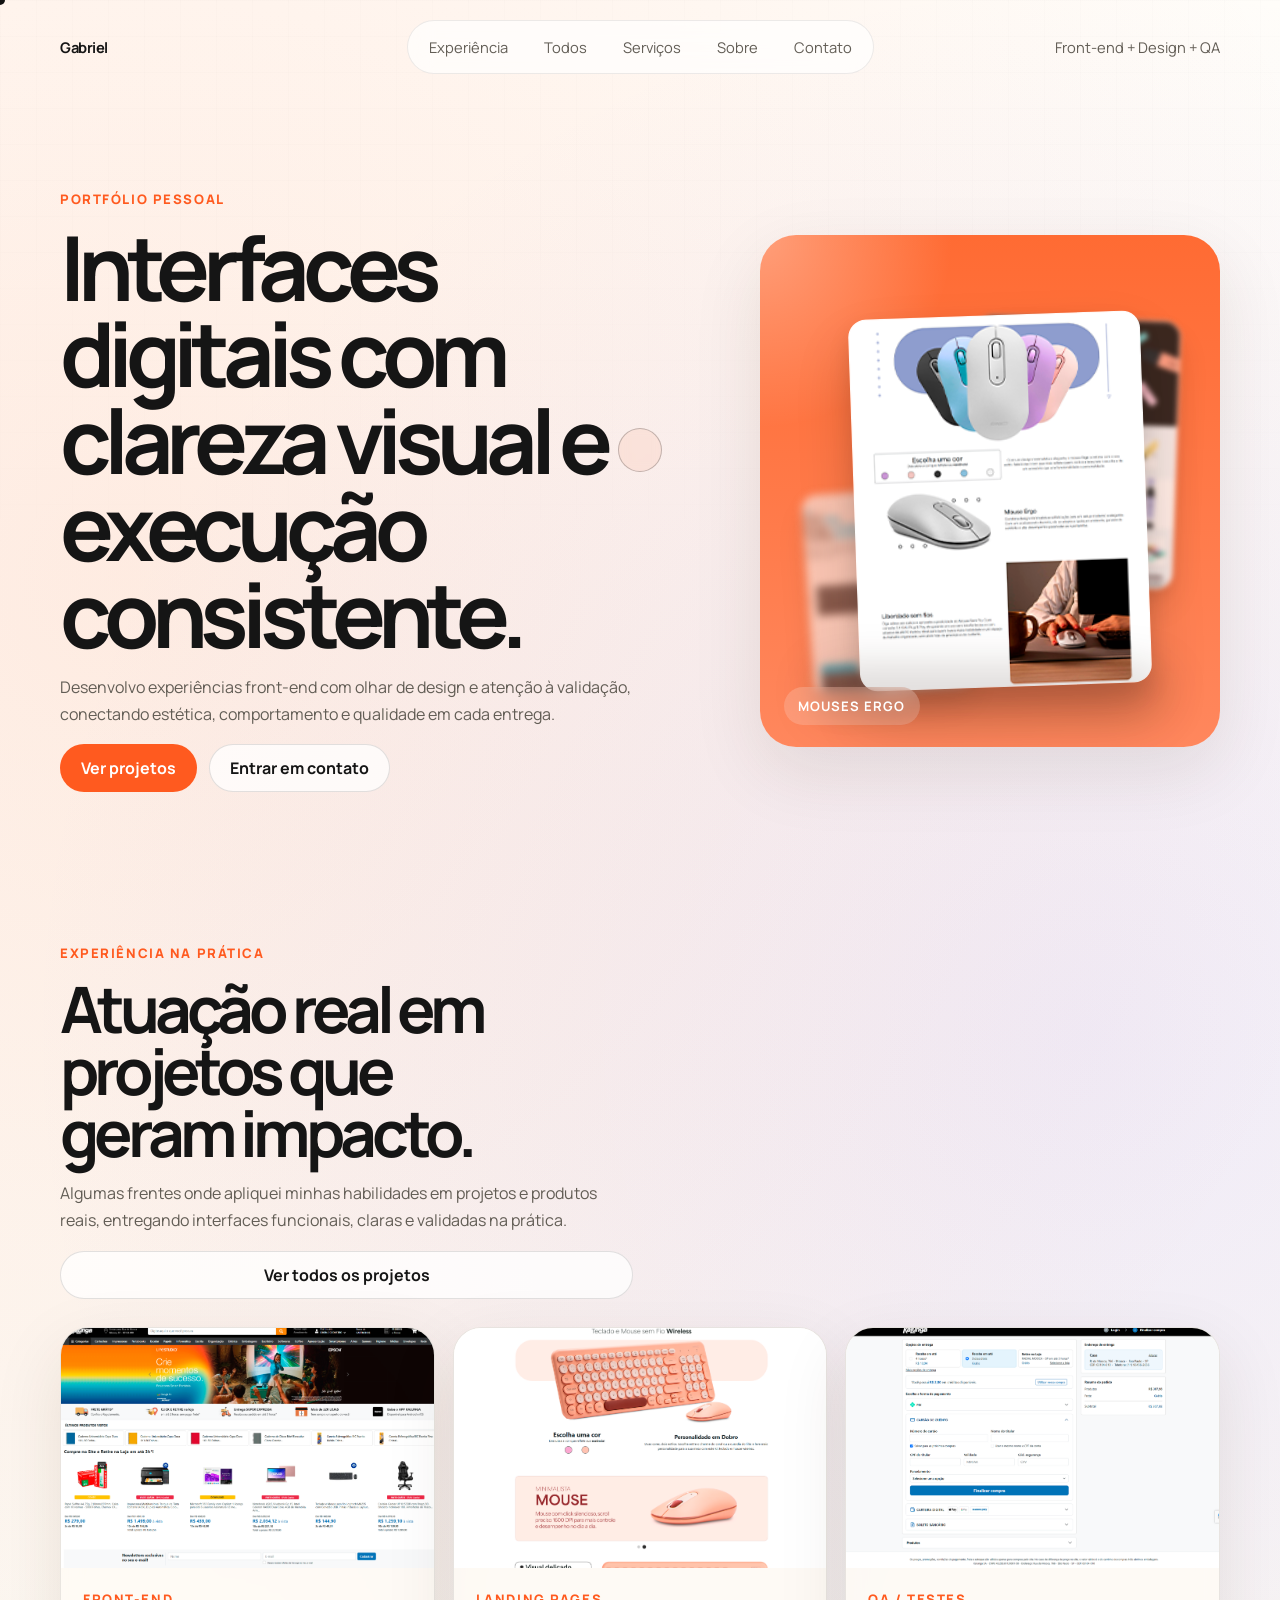
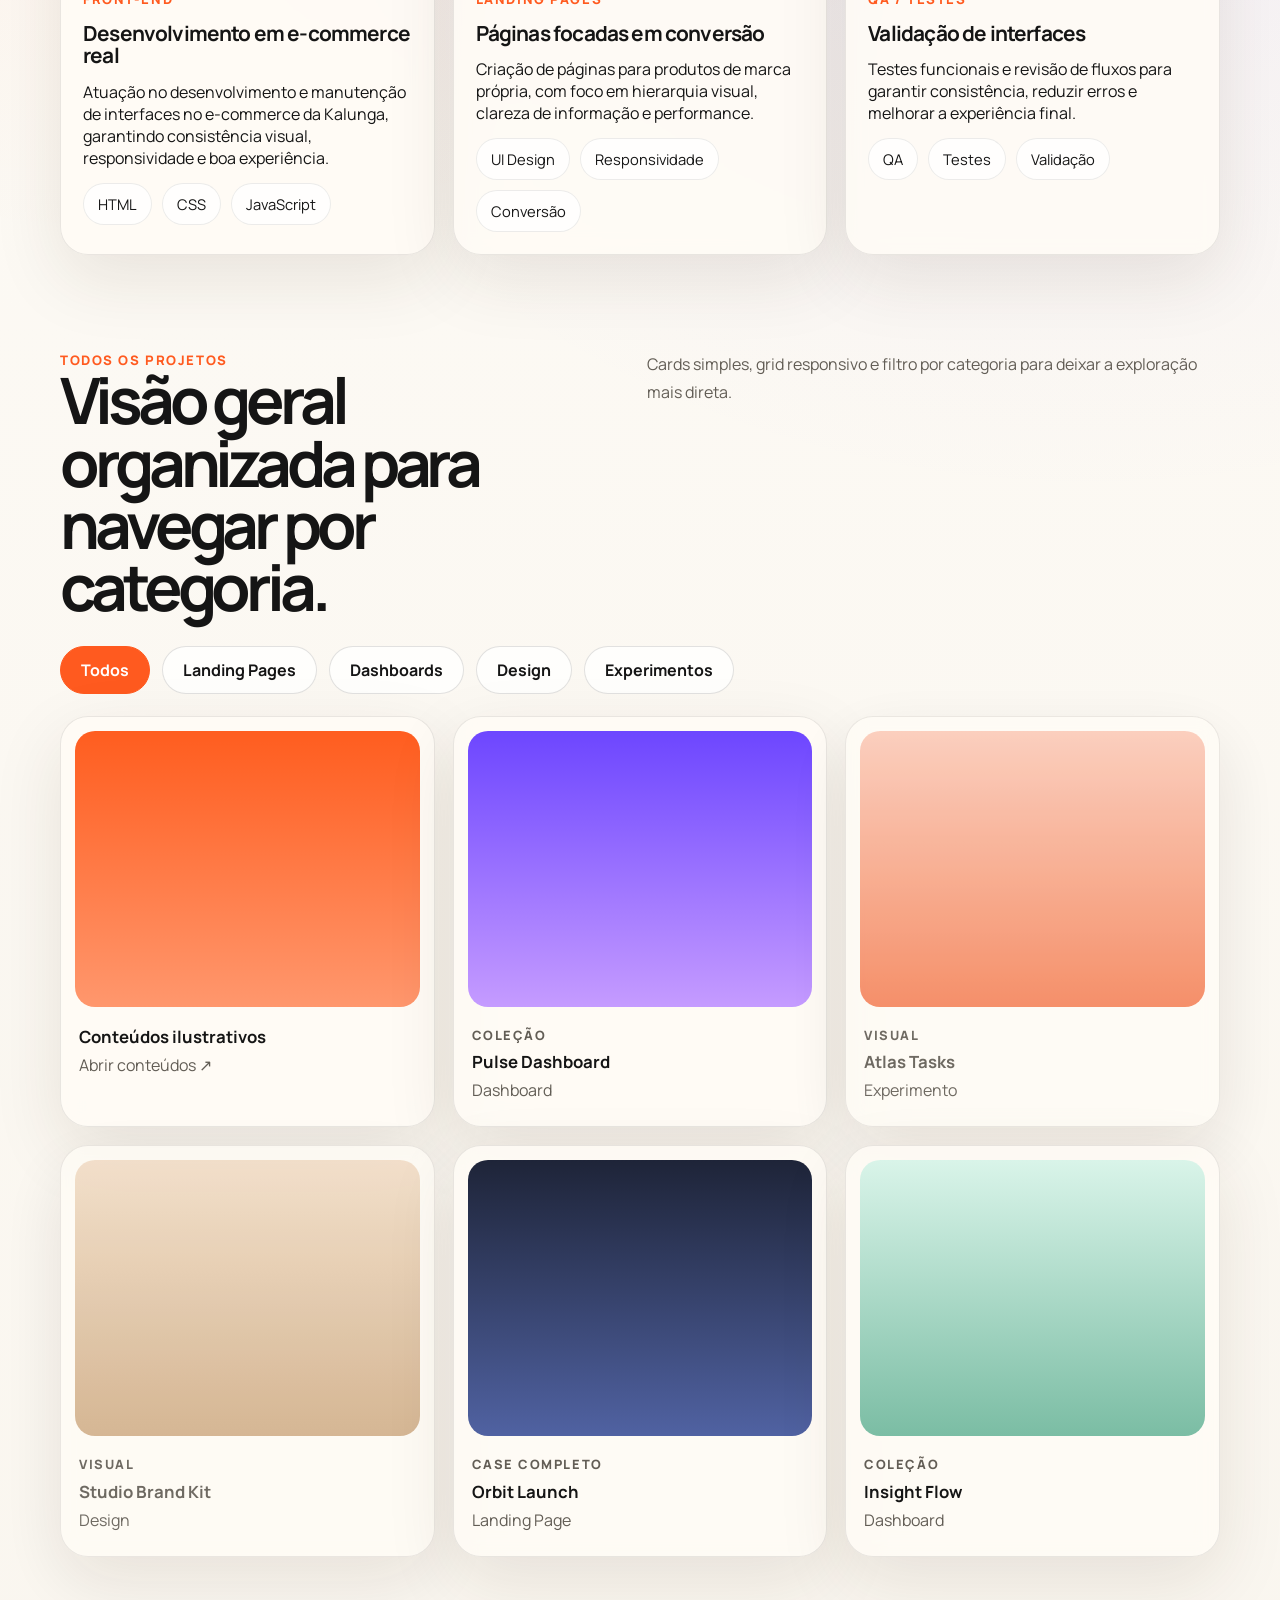
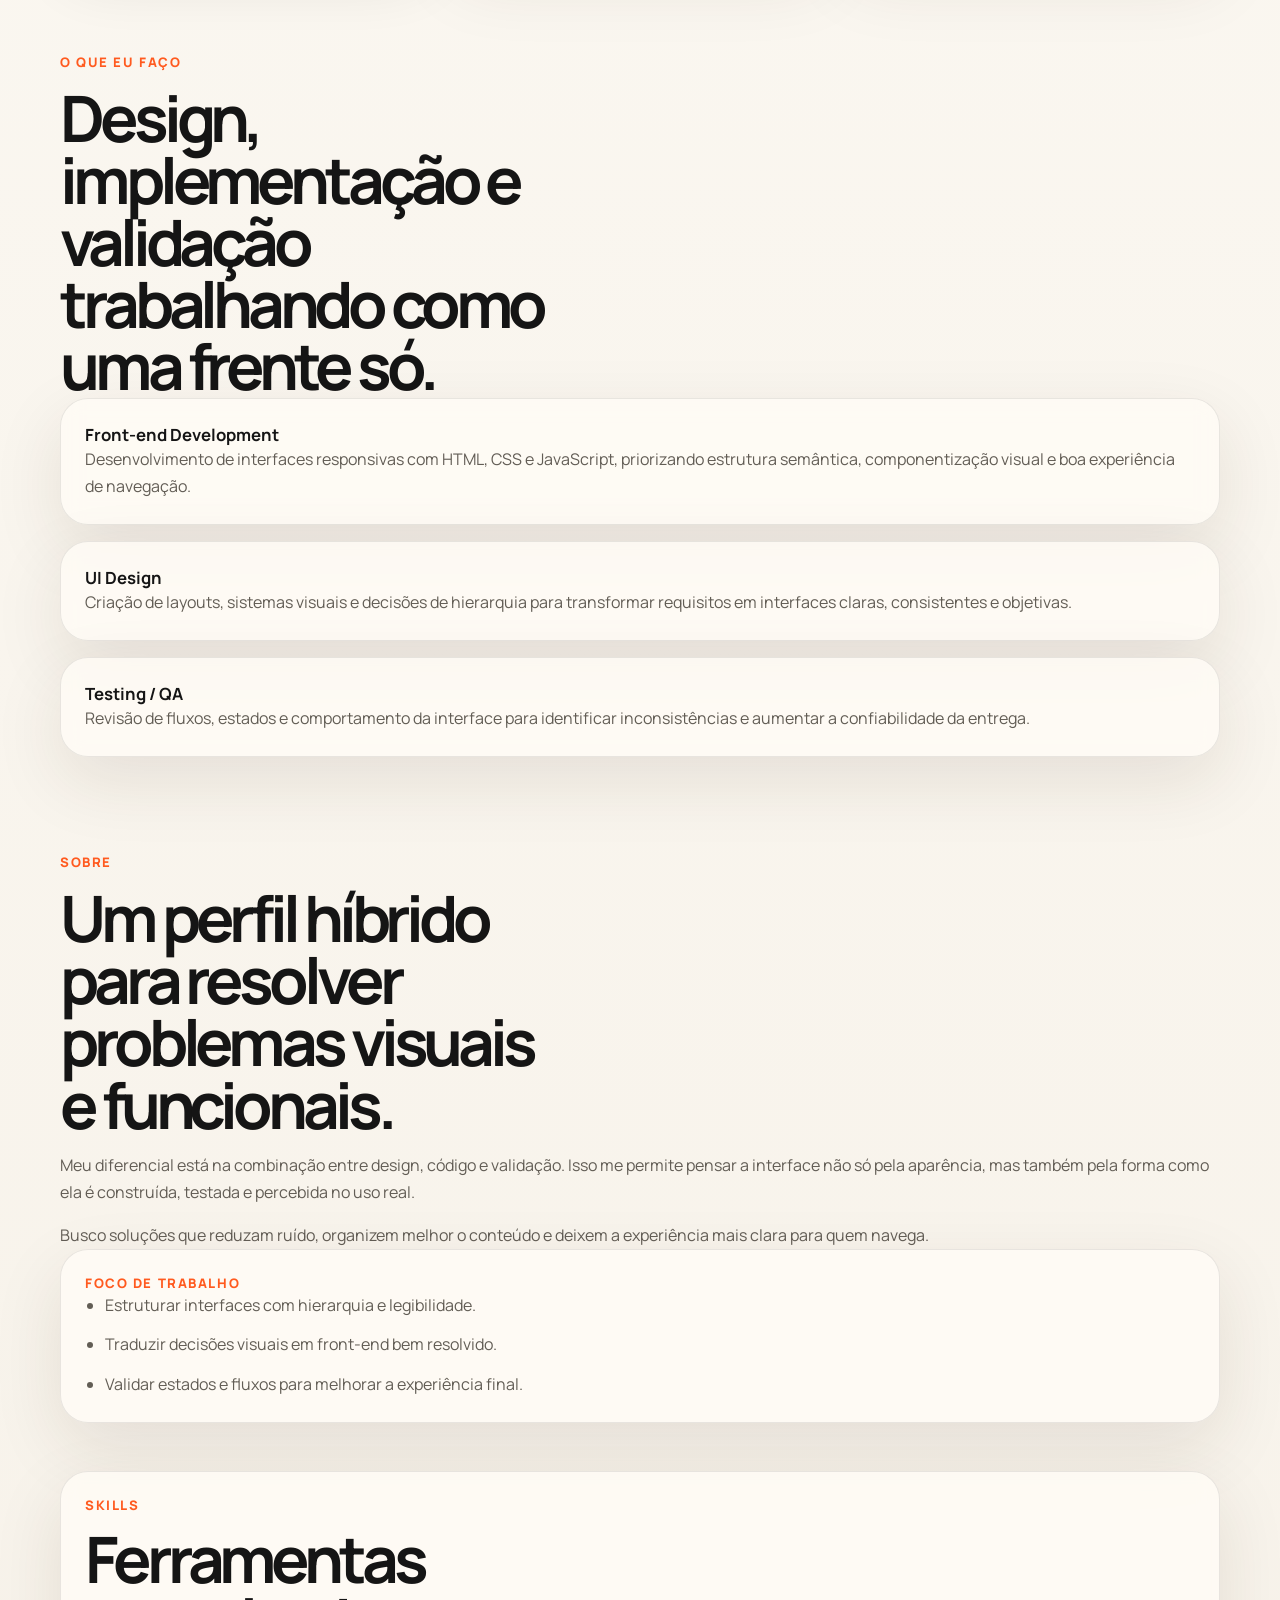
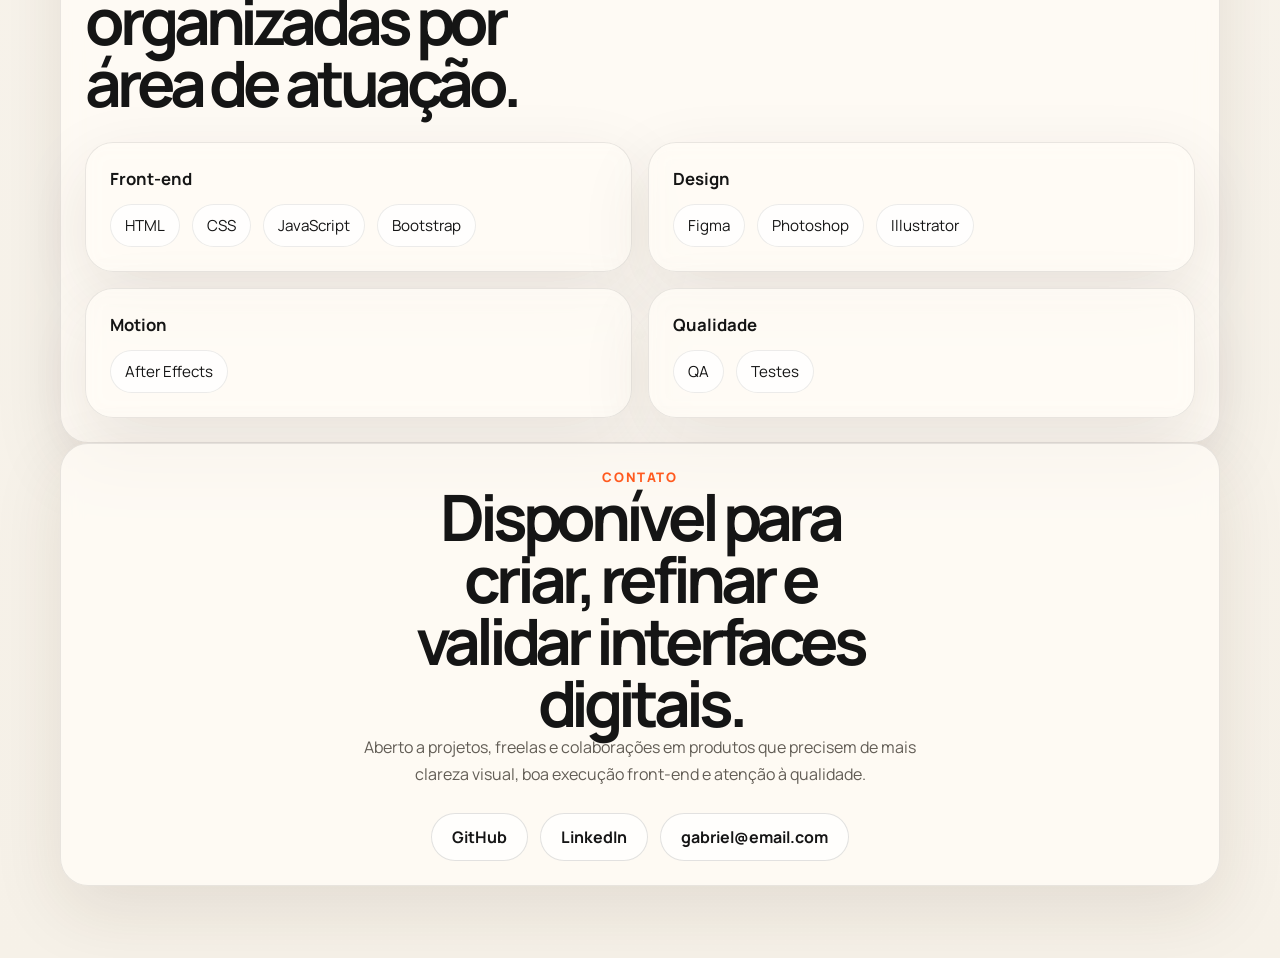
==== index.html @ 4cfae6e7 "commit init" ====
<!DOCTYPE html>
<html lang="pt-BR">
  <head>
    <meta charset="UTF-8" />
    <meta name="viewport" content="width=device-width, initial-scale=1.0" />
    <title>Gabriel | Front-end Developer & Designer</title>
    <meta
      name="description"
      content="Portfólio de Gabriel, profissional híbrido em Front-end, UI Design e Testing/QA."
    />
    <link rel="preconnect" href="https://fonts.googleapis.com" />
    <link rel="preconnect" href="https://fonts.gstatic.com" crossorigin />
    <link
      href="https://fonts.googleapis.com/css2?family=Manrope:wght@400;500;700;800&display=swap"
      rel="stylesheet"
    />
    <link rel="stylesheet" href="styles.css" />
  </head>
  <body>
    <div class="cursor cursor-dot" aria-hidden="true"></div>
    <div class="cursor cursor-ring" aria-hidden="true"></div>

    <div class="page-shell">
      <header class="topbar">
        <a class="brand" href="#hero">Gabriel</a>
        <nav class="nav">
          <a href="#experience">Experiência</a>
          <a href="#project-archive">Todos</a>
          <a href="#services">Serviços</a>
          <a href="#about">Sobre</a>
          <a href="#contact">Contato</a>
        </nav>
        <p class="location">Front-end + Design + QA</p>
      </header>

      <main>
        <section class="hero section" id="hero">
          <div class="hero-copy-block">
            <p class="eyebrow">Portfólio pessoal</p>
            <h1>Interfaces digitais com clareza visual e execução consistente.</h1>
            <p class="hero-copy">
              Desenvolvo experiências front-end com olhar de design e atenção à
              validação, conectando estética, comportamento e qualidade em cada
              entrega.
            </p>
            <div class="hero-actions">
              <a class="button button-primary" href="#experience">Ver projetos</a>
              <a class="button button-secondary" href="#contact">Entrar em contato</a>
            </div>
          </div>

          <div class="hero-visual" aria-label="Mockup ilustrativo">
            <div class="hero-frame hero-mockup">
              <div class="mockup-stage" id="mockup-stage" aria-live="polite">
                <div class="mockup-slide active" data-mockup-name="Mouses Ergo">
                  <figure class="mockup-screen mockup-screen-tertiary">
                    <img src="img/img-03.png" alt="Preview de interface terciária" />
                  </figure>
                  <figure class="mockup-screen mockup-screen-secondary">
                    <img src="img/img-02.png" alt="Preview de interface secundária" />
                  </figure>
                  <figure class="mockup-screen mockup-screen-primary">
                    <img src="img/img-01.png" alt="Preview de interface principal" />
                  </figure>
                </div>

                <div class="mockup-slide" data-mockup-name="Marca-Texto Pastéis Oval">
                  <figure class="mockup-screen mockup-screen-tertiary">
                    <img src="img/img-01.png" alt="Preview de interface terciária" />
                  </figure>
                  <figure class="mockup-screen mockup-screen-secondary">
                    <img src="img/img-03.png" alt="Preview de interface secundária" />
                  </figure>
                  <figure class="mockup-screen mockup-screen-primary">
                    <img src="img/img-02.png" alt="Preview de interface principal" />
                  </figure>
                </div>

                <div class="mockup-slide" data-mockup-name="Teclados APP-TECH">
                  <figure class="mockup-screen mockup-screen-tertiary">
                    <img src="img/img-02.png" alt="Preview de interface terciária" />
                  </figure>
                  <figure class="mockup-screen mockup-screen-secondary">
                    <img src="img/img-01.png" alt="Preview de interface secundária" />
                  </figure>
                  <figure class="mockup-screen mockup-screen-primary">
                    <img src="img/img-03.png" alt="Preview de interface principal" />
                  </figure>
                </div>
              </div>
              <div class="mockup-meta" id="mockup-meta">Projeto 01</div>
            </div>
          </div>
        </section>

        <section class="section experience-section" id="experience">
          <div class="section-heading experience-heading">
            <div class="experience-intro">
              <p class="eyebrow">Experiência na prática</p>
              <h2>Atuação real em projetos que geram impacto.</h2>
              <p class="section-copy">
                Algumas frentes onde apliquei minhas habilidades em projetos e
                produtos reais, entregando interfaces funcionais, claras e
                validadas na prática.
              </p>
              <a class="button button-secondary" href="#project-archive">
                Ver todos os projetos
              </a>
            </div>
          </div>

          <div class="experience-grid">
            <article class="experience-card">
              <div class="experience-media">
                <img src="img/kalunga-com.png" alt="Interface e-commerce Kalunga" />
              </div>
              <div class="experience-content">
                <p class="experience-tag">Front-end</p>
                <h3>Desenvolvimento em e-commerce real</h3>
                <p>
                  Atuação no desenvolvimento e manutenção de interfaces no
                  e-commerce da Kalunga, garantindo consistência visual,
                  responsividade e boa experiência.
                </p>
                <div class="experience-tech">
                  <span>HTML</span>
                  <span>CSS</span>
                  <span>JavaScript</span>
                </div>
              </div>
            </article>

            <article class="experience-card">
              <div class="experience-media">
                <img src="img/mouse-com.png" alt="Landing pages produtos Kalunga" />
              </div>
              <div class="experience-content">
                <p class="experience-tag">Landing Pages</p>
                <h3>Páginas focadas em conversão</h3>
                <p>
                  Criação de páginas para produtos de marca própria, com foco em
                  hierarquia visual, clareza de informação e performance.
                </p>
                <div class="experience-tech">
                  <span>UI Design</span>
                  <span>Responsividade</span>
                  <span>Conversão</span>
                </div>
              </div>
            </article>

            <article class="experience-card">
              <div class="experience-media">
                <img src="img/sacola-com.png" alt="Testes e validação de interfaces" />
              </div>
              <div class="experience-content">
                <p class="experience-tag">QA / Testes</p>
                <h3>Validação de interfaces</h3>
                <p>
                  Testes funcionais e revisão de fluxos para garantir
                  consistência, reduzir erros e melhorar a experiência final.
                </p>
                <div class="experience-tech">
                  <span>QA</span>
                  <span>Testes</span>
                  <span>Validação</span>
                </div>
              </div>
            </article>
          </div>
        </section>

        <section class="section archive-section" id="project-archive">
          <div class="section-heading archive-heading">
            <div>
              <p class="eyebrow">Todos os projetos</p>
              <h2>Visão geral organizada para navegar por categoria.</h2>
            </div>
            <p class="section-copy">
              Cards simples, grid responsivo e filtro por categoria para deixar a
              exploração mais direta.
            </p>
          </div>

          <div class="filter-bar" role="toolbar" aria-label="Filtrar projetos">
            <button class="filter-chip is-selected" data-filter="all" type="button">Todos</button>
            <button class="filter-chip" data-filter="landing" type="button">Landing Pages</button>
            <button class="filter-chip" data-filter="dashboard" type="button">Dashboards</button>
            <button class="filter-chip" data-filter="design" type="button">Design</button>
            <button class="filter-chip" data-filter="experiment" type="button">Experimentos</button>
          </div>

          <div class="archive-grid">
            <article
              class="archive-card project-card"
              data-category="landing"
              data-type="case"
              data-href="projects/nova-commerce.html"
            >
              <a class="archive-button" href="projects/conteudos-ilustrativos.html" aria-label="Abrir case completo do projeto Conteúdos ilustrativos">
                <span class="archive-thumb thumb-orange"></span>
                <span class="archive-meta">
                  <!-- <span class="archive-type-label">Case completo</span> -->
                  <strong>Conteúdos ilustrativos</strong>
                  <span>Abrir conteúdos ↗︎</span>
                </span>
              </a>
            </article>

            <article
              class="archive-card project-card"
              data-category="dashboard"
              data-type="collection"
              data-href="projects/dashboards.html"
            >
              <a class="archive-button" href="projects/dashboards.html" aria-label="Abrir coleção de dashboards">
                <span class="archive-thumb thumb-violet"></span>
                <span class="archive-meta">
                  <span class="archive-type-label">Coleção</span>
                  <strong>Pulse Dashboard</strong>
                  <span>Dashboard</span>
                </span>
              </a>
            </article>

            <article class="archive-card project-card" data-category="experiment" data-type="simple">
              <div class="archive-button archive-button-static" aria-label="Projeto visual Atlas Tasks">
                <span class="archive-thumb thumb-rose"></span>
                <span class="archive-meta">
                  <span class="archive-type-label">Visual</span>
                  <strong>Atlas Tasks</strong>
                  <span>Experimento</span>
                </span>
              </div>
            </article>

            <article class="archive-card project-card" data-category="design" data-type="simple">
              <div class="archive-button archive-button-static" aria-label="Projeto visual Studio Brand Kit">
                <span class="archive-thumb thumb-sand"></span>
                <span class="archive-meta">
                  <span class="archive-type-label">Visual</span>
                  <strong>Studio Brand Kit</strong>
                  <span>Design</span>
                </span>
              </div>
            </article>

            <article
              class="archive-card project-card"
              data-category="landing"
              data-type="case"
              data-href="projects/orbit-launch.html"
            >
              <a class="archive-button" href="projects/orbit-launch.html" aria-label="Abrir case completo do projeto Orbit Launch">
                <span class="archive-thumb thumb-night"></span>
                <span class="archive-meta">
                  <span class="archive-type-label">Case completo</span>
                  <strong>Orbit Launch</strong>
                  <span>Landing Page</span>
                </span>
              </a>
            </article>

            <article
              class="archive-card project-card"
              data-category="dashboard"
              data-type="collection"
              data-href="projects/dashboards.html"
            >
              <a class="archive-button" href="projects/dashboards.html" aria-label="Abrir coleção de dashboards">
                <span class="archive-thumb thumb-mint"></span>
                <span class="archive-meta">
                  <span class="archive-type-label">Coleção</span>
                  <strong>Insight Flow</strong>
                  <span>Dashboard</span>
                </span>
              </a>
            </article>
          </div>
        </section>

        <section class="section split-section" id="services">
          <div class="split-intro">
            <p class="eyebrow">O que eu faço</p>
            <h2>Design, implementação e validação trabalhando como uma frente só.</h2>
          </div>
          <div class="services-list">
            <article class="service-card">
              <h3>Front-end Development</h3>
              <p>
                Desenvolvimento de interfaces responsivas com HTML, CSS e
                JavaScript, priorizando estrutura semântica, componentização
                visual e boa experiência de navegação.
              </p>
            </article>
            <article class="service-card">
              <h3>UI Design</h3>
              <p>
                Criação de layouts, sistemas visuais e decisões de hierarquia para
                transformar requisitos em interfaces claras, consistentes e
                objetivas.
              </p>
            </article>
            <article class="service-card">
              <h3>Testing / QA</h3>
              <p>
                Revisão de fluxos, estados e comportamento da interface para
                identificar inconsistências e aumentar a confiabilidade da entrega.
              </p>
            </article>
          </div>
        </section>

        <section class="section profile-grid" id="about">
          <div class="profile-copy">
            <p class="eyebrow">Sobre</p>
            <h2>Um perfil híbrido para resolver problemas visuais e funcionais.</h2>
            <p class="about-copy">
              Meu diferencial está na combinação entre design, código e validação.
              Isso me permite pensar a interface não só pela aparência, mas também
              pela forma como ela é construída, testada e percebida no uso real.
            </p>
            <p class="about-copy">
              Busco soluções que reduzam ruído, organizem melhor o conteúdo e
              deixem a experiência mais clara para quem navega.
            </p>
          </div>
          <div class="profile-card">
            <p class="mini-label">Foco de trabalho</p>
            <ul class="profile-points">
              <li>Estruturar interfaces com hierarquia e legibilidade.</li>
              <li>Traduzir decisões visuais em front-end bem resolvido.</li>
              <li>Validar estados e fluxos para melhorar a experiência final.</li>
            </ul>
          </div>
        </section>

        <section class="section skills-wrap" id="skills">
          <div class="section-heading">
            <p class="eyebrow">Skills</p>
            <h2>Ferramentas organizadas por área de atuação.</h2>
          </div>

          <div class="skills-groups">
            <article class="skill-group">
              <h3>Front-end</h3>
              <div class="skills-list">
                <span>HTML</span>
                <span>CSS</span>
                <span>JavaScript</span>
                <span>Bootstrap</span>
              </div>
            </article>

            <article class="skill-group">
              <h3>Design</h3>
              <div class="skills-list">
                <span>Figma</span>
                <span>Photoshop</span>
                <span>Illustrator</span>
              </div>
            </article>

            <article class="skill-group">
              <h3>Motion</h3>
              <div class="skills-list">
                <span>After Effects</span>
              </div>
            </article>

            <article class="skill-group">
              <h3>Qualidade</h3>
              <div class="skills-list">
                <span>QA</span>
                <span>Testes</span>
              </div>
            </article>
          </div>
        </section>

        <section class="section contact-band" id="contact">
          <p class="eyebrow">Contato</p>
          <h2>Disponível para criar, refinar e validar interfaces digitais.</h2>
          <p class="section-copy contact-copy">
            Aberto a projetos, freelas e colaborações em produtos que precisem de
            mais clareza visual, boa execução front-end e atenção à qualidade.
          </p>
          <div class="contact-links">
            <a href="https://github.com/" target="_blank" rel="noreferrer">GitHub</a>
            <a href="https://www.linkedin.com/" target="_blank" rel="noreferrer">LinkedIn</a>
            <a href="mailto:gabriel@email.com">gabriel@email.com</a>
          </div>
        </section>
      </main>
    </div>

    <dialog class="project-dialog" id="project-dialog">
      <div class="dialog-inner">
        <button class="dialog-close" id="dialog-close" aria-label="Fechar">Fechar</button>
        <p class="eyebrow" id="dialog-category"></p>
        <h2 id="dialog-title"></h2>
        <p class="dialog-summary" id="dialog-summary"></p>

        <div class="dialog-grid">
          <div>
            <h3>Contexto</h3>
            <p id="dialog-context"></p>
          </div>
          <div>
            <h3>Problema</h3>
            <p id="dialog-problem"></p>
          </div>
          <div>
            <h3>Solução</h3>
            <p id="dialog-solution"></p>
          </div>
          <div>
            <h3>Resultado final</h3>
            <p id="dialog-result"></p>
          </div>
        </div>

        <div class="tech-stack">
          <h3>Tecnologias</h3>
          <div class="skills-list" id="dialog-tech"></div>
        </div>
      </div>
    </dialog>

    <script src="script.js"></script>
  </body>
</html>
---- styles.css ----
:root {
  --bg: #f6f1e8;
  --surface: rgba(255, 252, 246, 0.82);
  --surface-strong: #fffdf9;
  --text: #151515;
  --muted: #625d55;
  --line: rgba(21, 21, 21, 0.12);
  --accent: #ff5a1f;
  --shadow: 0 24px 70px rgba(55, 35, 18, 0.1);
}

* {
  box-sizing: border-box;
}

html {
  scroll-behavior: smooth;
}

body {
  margin: 0;
  color: var(--text);
  font-family: "Manrope", sans-serif;
  background:
    radial-gradient(circle at 10% 10%, rgba(255, 90, 31, 0.1), transparent 24%),
    radial-gradient(circle at 85% 18%, rgba(118, 92, 255, 0.1), transparent 22%),
    linear-gradient(180deg, #fffdf9 0%, var(--bg) 100%);
}

body::before {
  content: "";
  position: fixed;
  inset: 0;
  pointer-events: none;
  background-image:
    linear-gradient(rgba(21, 21, 21, 0.02) 1px, transparent 1px),
    linear-gradient(90deg, rgba(21, 21, 21, 0.02) 1px, transparent 1px);
  background-size: 36px 36px;
  mask-image: linear-gradient(180deg, rgba(0, 0, 0, 0.5), transparent 72%);
}

a{
  text-decoration: none;
}

.has-custom-cursor,
.has-custom-cursor a,
.has-custom-cursor button {
  cursor: none;
}

.cursor {
  position: fixed;
  top: 0;
  left: 0;
  pointer-events: none;
  z-index: 9999;
  transform: translate(-50%, -50%);
  opacity: 0;
}

.cursor-dot {
  width: 10px;
  height: 10px;
  border-radius: 50%;
  background: #111;
}

.cursor-ring {
  width: 44px;
  height: 44px;
  border-radius: 50%;
  border: 1px solid rgba(17, 17, 17, 0.24);
  background: rgba(255, 90, 31, 0.08);
  backdrop-filter: blur(4px);
  transition:
    width 180ms ease,
    height 180ms ease,
    background-color 180ms ease,
    border-color 180ms ease;
}

.cursor-ring.is-active {
  width: 64px;
  height: 64px;
  border-color: rgba(255, 90, 31, 0.44);
  background: rgba(255, 90, 31, 0.14);
}

.has-custom-cursor .cursor {
  opacity: 1;
}

.page-shell {
  position: relative;
  z-index: 1;
  width: min(1160px, calc(100% - 32px));
  margin: 0 auto;
  padding-bottom: 72px;
}

.topbar {
  display: grid;
  grid-template-columns: 1fr auto 1fr;
  align-items: center;
  gap: 20px;
  padding: 20px 0 12px;
}

.brand,
.nav a,
.contact-links a {
  color: inherit;
  text-decoration: none;
}

.brand {
  font-size: 0.92rem;
  font-weight: 700;
  letter-spacing: -0.03em;
}

.nav {
  display: inline-flex;
  justify-self: center;
  flex-wrap: wrap;
  gap: 8px;
  padding: 7px;
  border: 1px solid rgba(21, 21, 21, 0.08);
  border-radius: 999px;
  background: rgba(255, 255, 255, 0.68);
  backdrop-filter: blur(12px);
}

.nav a,
.location {
  font-size: 0.92rem;
}

.nav a {
  padding: 9px 14px;
  border-radius: 999px;
  color: var(--muted);
}

.nav a:hover,
.nav a:focus-visible {
  background: rgba(255, 255, 255, 0.92);
  color: var(--text);
  outline: none;
}

.location {
  justify-self: end;
  color: var(--muted);
}

.section {
  padding: 48px 0;
}

.hero {
  display: grid;
  grid-template-columns: minmax(0, 1fr) minmax(320px, 460px);
  gap: 42px;
  align-items: center;
  min-height: calc(100vh - 90px);
}

.hero-copy-block,
.profile-copy,
.split-intro {
  display: grid;
  gap: 16px;
}

.eyebrow,
.mini-label,
.slider-label,
.project-category {
  margin: 0;
  text-transform: uppercase;
  letter-spacing: 0.12em;
  font-size: 0.82rem;
  font-weight: 800;
}

.eyebrow,
.mini-label {
  color: var(--accent);
}

h1,
h2,
h3,
p,
ul {
  margin: 0;
}

h1,
h2 {
  letter-spacing: -0.08em;
  line-height: 0.97;
}

h1 {
  max-width: 10ch;
  font-size: clamp(3rem, 7vw, 5.8rem);
}

h2 {
  max-width: 12ch;
  font-size: clamp(2.2rem, 5vw, 4rem);
}

h3 {
  font-size: 1.05rem;
}

.hero-copy,
.section-copy,
.about-copy,
.dialog-summary,
.dialog-grid p,
.service-card p,
.project-copy span,
.profile-points li,
.contact-copy,
.archive-meta span {
  color: var(--muted);
  line-height: 1.7;
}

.hero-copy,
.section-copy,
.contact-copy {
  max-width: 58ch;
  font-size: 1rem;
}

.hero-actions,
.slider-controls,
.contact-links,
.skills-list,
.filter-bar,
.heading-actions {
  display: flex;
  flex-wrap: wrap;
  gap: 12px;
}

.button,
.slider-arrow,
.contact-links a,
.filter-chip {
  min-height: 48px;
  padding: 0 20px;
  border-radius: 999px;
  border: 1px solid transparent;
  display: inline-flex;
  align-items: center;
  justify-content: center;
  font: inherit;
  font-weight: 700;
  text-decoration: none;
  background: transparent;
  transition:
    transform 160ms ease,
    background-color 160ms ease,
    border-color 160ms ease,
    box-shadow 160ms ease;
}

.button:hover,
.slider-arrow:hover,
.contact-links a:hover,
.filter-chip:hover {
  transform: translateY(-2px);
}

.button-primary {
  background: var(--accent);
  color: #fff;
}

.button-secondary,
.slider-arrow,
.contact-links a,
.filter-chip {
  border-color: var(--line);
  background: rgba(255, 255, 255, 0.76);
  color: var(--text);
}

.hero-visual {
  display: flex;
  justify-content: center;
}

.hero-frame {
  position: relative;
  width: min(100%, 485px);
  aspect-ratio: 0.9;
  border-radius: 36px;
  background:
    radial-gradient(circle at top left, rgba(255, 255, 255, 0.35), transparent 28%),
    linear-gradient(180deg, #ff6b33 0%, #ff875d 100%);
  overflow: hidden;
  box-shadow: var(--shadow);
}

.hero-badge {
  position: absolute;
  top: 24px;
  left: 24px;
  padding: 10px 14px;
  border-radius: 999px;
  background: rgba(255, 255, 255, 0.18);
  color: #fff;
  font-size: 0.84rem;
  font-weight: 700;
  backdrop-filter: blur(8px);
}

.hero-mockup {
  isolation: isolate;
}

.mockup-stage {
  position: absolute;
  inset: 0;
}

.mockup-slide {
  position: absolute;
  inset: 0;
  opacity: 0;
  transform: scale(0.985);
  transition:
    opacity 700ms ease,
    transform 900ms cubic-bezier(0.22, 1, 0.36, 1);
  pointer-events: none;
}

.mockup-slide.active {
  opacity: 1;
  transform: scale(1);
}

.mockup-meta {
  position: absolute;
  left: 24px;
  bottom: 22px;
  z-index: 4;
  padding: 10px 14px;
  border-radius: 999px;
  background: rgba(255, 255, 255, 0.18);
  color: #fff;
  font-size: 0.82rem;
  font-weight: 700;
  letter-spacing: 0.08em;
  text-transform: uppercase;
  backdrop-filter: blur(10px);
}

.hero-mockup::after {
  content: "";
  position: absolute;
  left: 12%;
  right: 12%;
  bottom: 34px;
  height: 44px;
  border-radius: 999px;
  background: rgba(42, 18, 8, 0.18);
  filter: blur(22px);
  z-index: 0;
}

.mockup-screen {
  position: absolute;
  margin: 0;
  overflow: hidden;
  border-radius: 18px;
  border: 1px solid rgba(255, 255, 255, 0.55);
  background: rgba(255, 255, 255, 0.92);
  box-shadow:
    0 20px 40px rgba(0, 0, 0, 0.12),
    0 8px 16px rgba(0, 0, 0, 0.08);
  transform-origin: center center;
  transition: transform 220ms ease, box-shadow 220ms ease, opacity 220ms ease, filter 220ms ease;
}

.mockup-screen img {
  display: block;
  width: 100%;
  height: 100%;
  object-fit: cover;
}

.mockup-screen-primary {
  top: 80px;
  left: 94px;
  width: 292px;
  height: 372px;
  z-index: 3;
  transform: translateY(0) rotate(-2deg) scale(1);
  box-shadow:
    0 30px 56px rgba(0, 0, 0, 0.16),
    0 12px 22px rgba(0, 0, 0, 0.1);
}

.mockup-screen-secondary {
  top: 52px;
  right: 42px;
  width: 226px;
  height: 298px;
  z-index: 2;
  transform: translateX(10px) translateY(16px) rotate(2deg) scale(0.9);
  opacity: 0.85;
  filter: blur(3px);
}

.mockup-screen-tertiary {
  left: 34px;
  bottom: 44px;
  width: 198px;
  height: 252px;
  z-index: 1;
  transform: translateX(-6px) translateY(14px) rotate(-4deg) scale(0.8);
  opacity: 0.6;
  filter: blur(5px);
}

.section-heading {
  display: grid;
  gap: 14px;
  margin-bottom: 28px;
}

.experience-heading,
.archive-heading,
.split-section,
.profile-grid {
  grid-template-columns: 1fr 1fr;
  align-items: start;
}

.heading-actions {
  justify-content: space-between;
  align-items: end;
}

.archive-button {
  width: 100%;
  border: 0;
  padding: 0;
  background: transparent;
  color: inherit;
  text-align: left;
}

.archive-button:focus-visible,
.filter-chip:focus-visible,
.button:focus-visible,
.contact-links a:focus-visible {
  outline: 2px solid rgba(255, 90, 31, 0.42);
  outline-offset: 3px;
}

.experience-intro {
  max-width: 58ch;
  display: grid;
  gap: 16px;
}

.experience-grid {
  display: grid;
  grid-template-columns: repeat(3, minmax(0, 1fr));
  gap: 18px;
}

.experience-card {
  overflow: hidden;
  border: 1px solid rgba(21, 21, 21, 0.09);
  border-radius: 28px;
  background: var(--surface);
  backdrop-filter: blur(10px);
  box-shadow: var(--shadow);
  transition: transform 180ms ease, box-shadow 180ms ease;
}

.experience-card:hover {
  transform: translateY(-4px);
  box-shadow: 0 30px 70px rgba(55, 35, 18, 0.12);
}

.experience-media {
  height: 240px;
  overflow: hidden;
  background: linear-gradient(180deg, #f7f1e8 0%, #ece4d7 100%);
}

.experience-media img {
  display: block;
  width: 100%;
  height: 100%;
  object-fit: cover;
}

.experience-content {
  display: grid;
  gap: 14px;
  padding: 22px;
}

.experience-tag {
  color: var(--accent);
  font-size: 0.82rem;
  font-weight: 800;
  letter-spacing: 0.12em;
  text-transform: uppercase;
}

.experience-content h3 {
  font-size: 1.3rem;
  line-height: 1.1;
  letter-spacing: -0.04em;
}

.experience-tech {
  display: flex;
  flex-wrap: wrap;
  gap: 10px;
}

.experience-tech span {
  padding: 10px 14px;
  border-radius: 999px;
  border: 1px solid rgba(21, 21, 21, 0.08);
  background: rgba(255, 255, 255, 0.76);
  font-size: 0.92rem;
}
}

.archive-section {
  scroll-margin-top: 24px;
}

.filter-bar {
  margin-bottom: 22px;
}

.filter-chip.is-selected {
  background: var(--accent);
  border-color: var(--accent);
  color: #fff;
}

.archive-grid,
.skills-groups {
  display: grid;
  gap: 18px;
}

.archive-grid {
  grid-template-columns: repeat(3, minmax(0, 1fr));
}

.archive-card,
.service-card,
.profile-card,
.skills-wrap,
.contact-band,
.skill-group {
  border: 1px solid rgba(21, 21, 21, 0.09);
  border-radius: 28px;
  background: var(--surface);
  backdrop-filter: blur(10px);
  box-shadow: var(--shadow);
}

.archive-button {
  display: grid;
  gap: 14px;
  padding: 14px;
}

.archive-button:hover,
.archive-button:focus-visible {
  transform: translateY(-4px);
}

.archive-button-static {
  cursor: default;
}

.archive-button-static:hover,
.archive-button-static:focus-visible {
  transform: none;
}

.archive-thumb {
  display: block;
  aspect-ratio: 1.25;
  border-radius: 20px;
}

.archive-meta {
  display: grid;
  gap: 4px;
  padding: 4px 4px 8px;
}

.archive-type-label {
  color: var(--accent);
  font-size: 0.8rem;
  font-weight: 800;
  letter-spacing: 0.12em;
  text-transform: uppercase;
}

.archive-meta strong {
  font-size: 1.05rem;
}

.project-card[data-type="simple"] {
  opacity: 0.92;
}

.project-card[data-type="simple"] .archive-thumb {
  filter: saturate(0.9);
}

.project-card[data-type="simple"] .archive-meta strong,
.project-card[data-type="simple"] .archive-meta span:last-child {
  color: var(--muted);
}

.case-page {
  padding: 32px 0 72px;
}

.case-hero {
  display: grid;
  gap: 16px;
}

.case-grid,
.collection-grid {
  display: grid;
  grid-template-columns: repeat(2, minmax(0, 1fr));
  gap: 18px;
}

.case-panel {
  padding: 24px;
  border: 1px solid rgba(21, 21, 21, 0.09);
  border-radius: 28px;
  background: var(--surface);
  backdrop-filter: blur(10px);
  box-shadow: var(--shadow);
}

.thumb-orange {
  background: linear-gradient(180deg, #ff5d1f 0%, #ff976d 100%);
}

.thumb-violet {
  background: linear-gradient(180deg, #6d46ff 0%, #c59bff 100%);
}

.thumb-rose {
  background: linear-gradient(180deg, #ffcab7 0%, #ff8457 100%);
}

.thumb-sand {
  background: linear-gradient(180deg, #f3ddc4 0%, #d5b087 100%);
}

.thumb-night {
  background: linear-gradient(180deg, #1e2438 0%, #5062a2 100%);
}

.thumb-mint {
  background: linear-gradient(180deg, #d9f4e9 0%, #7bbda4 100%);
}

.services-list,
.skills-groups {
  display: grid;
  gap: 16px;
}

.service-card,
.skills-wrap,
.contact-band,
.profile-card,
.skill-group {
  padding: 24px;
}

.profile-points {
  padding-left: 20px;
  display: grid;
  gap: 12px;
}

.skills-groups {
  grid-template-columns: repeat(2, minmax(0, 1fr));
}

.skill-group {
  display: grid;
  gap: 14px;
}

.skills-list span {
  padding: 10px 14px;
  border-radius: 999px;
  border: 1px solid rgba(21, 21, 21, 0.08);
  background: rgba(255, 255, 255, 0.76);
  font-size: 0.95rem;
}

.contact-band {
  text-align: center;
}

.contact-band h2,
.contact-copy {
  margin-left: auto;
  margin-right: auto;
}

.contact-links {
  justify-content: center;
  margin-top: 24px;
}

.project-dialog {
  width: min(860px, calc(100% - 24px));
  border: 1px solid var(--line);
  border-radius: 30px;
  padding: 0;
  background: var(--surface-strong);
  box-shadow: 0 40px 100px rgba(19, 15, 11, 0.24);
}

.project-dialog::backdrop {
  background: rgba(22, 18, 13, 0.5);
  backdrop-filter: blur(8px);
}

.dialog-inner {
  padding: 32px;
}

.dialog-close {
  margin-left: auto;
  margin-bottom: 22px;
  display: block;
  border: 0;
  background: transparent;
  color: var(--muted);
  font: inherit;
}

.dialog-grid {
  display: grid;
  grid-template-columns: repeat(2, minmax(0, 1fr));
  gap: 20px;
  margin: 28px 0;
}

.dialog-grid h3,
.tech-stack h3 {
  margin-bottom: 8px;
}

.is-hidden {
  display: none;
}

@media (prefers-reduced-motion: reduce) {
  html {
    scroll-behavior: auto;
  }

  body,
  a,
  button {
    cursor: auto;
  }

  .cursor {
    display: none;
  }

  .button,
  .contact-links a,
  .filter-chip,
  .experience-card {
    transition: none;
  }
}

@media (max-width: 980px) {
  .topbar,
  .experience-heading,
  .archive-heading,
  .split-section,
  .profile-grid,
  .dialog-grid,
  .hero {
    grid-template-columns: 1fr;
  }

  .topbar {
    justify-items: start;
  }

  .nav,
  .location {
    justify-self: start;
  }

  h1,
  h2 {
    max-width: none;
  }

  .heading-actions {
    align-items: start;
  }

  .experience-grid,
  .archive-grid,
  .skills-groups,
  .case-grid,
  .collection-grid {
    grid-template-columns: repeat(2, minmax(0, 1fr));
  }
}

@media (max-width: 720px) {
  body,
  a,
  button {
    cursor: auto;
  }

  .cursor {
    display: none;
  }

  .page-shell {
    width: min(100% - 18px, 1160px);
  }

  .section {
    padding: 38px 0;
  }

  .hero {
    min-height: auto;
    gap: 26px;
    padding-top: 30px;
  }

  .hero-frame {
    aspect-ratio: 1;
  }

  .mockup-meta {
    left: 18px;
    bottom: 18px;
  }

  .mockup-screen-primary {
    left: 60px;
    width: 248px;
    height: 318px;
  }

  .mockup-screen-secondary {
    right: 24px;
    width: 196px;
    height: 258px;
  }

  .mockup-screen-tertiary {
    left: 18px;
    width: 170px;
    height: 220px;
  }

  .experience-grid,
  .archive-grid,
  .skills-groups,
  .case-grid,
  .collection-grid {
    grid-template-columns: 1fr;
  }

  .project-dialog,
  .skills-wrap,
  .contact-band,
  .service-card,
  .profile-card,
  .skill-group {
    border-radius: 24px;
  }

  .dialog-inner,
  .skills-wrap,
  .contact-band,
  .service-card,
  .profile-card,
  .skill-group {
    padding: 22px;
  }
}
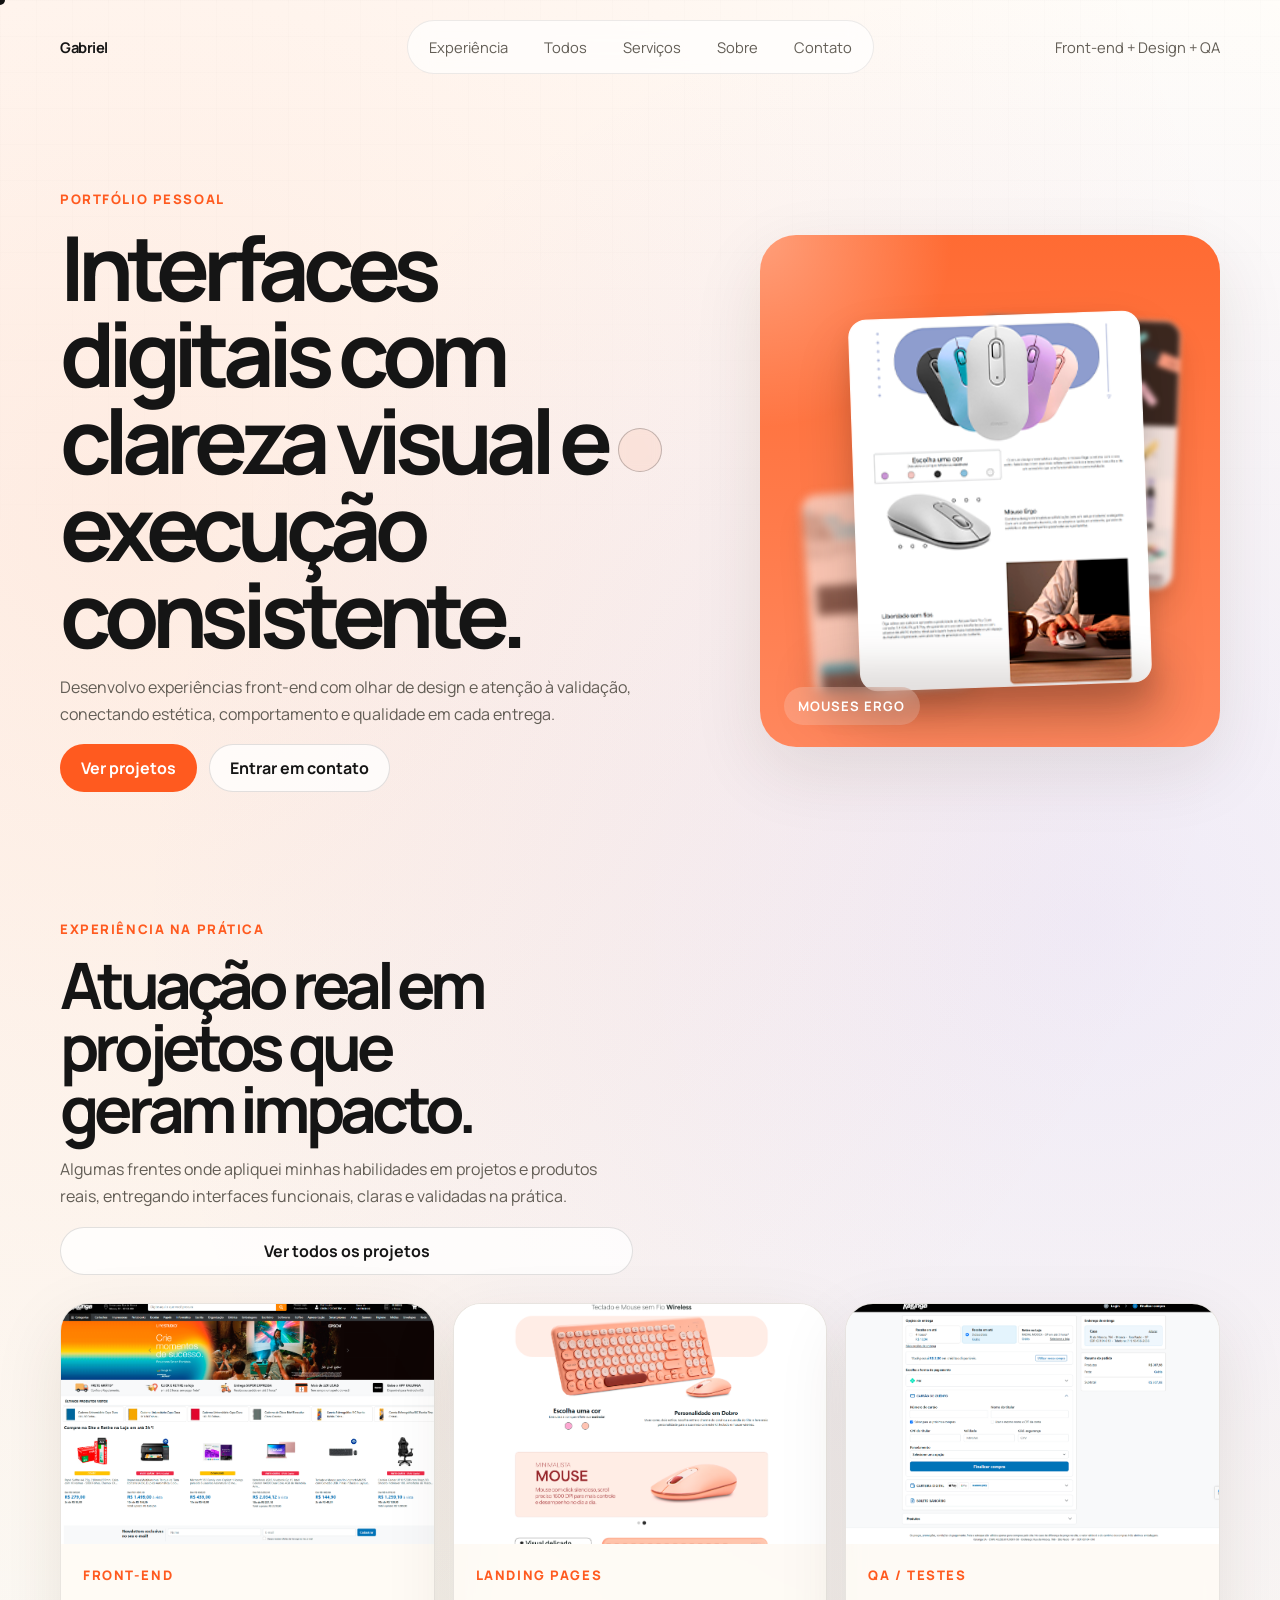
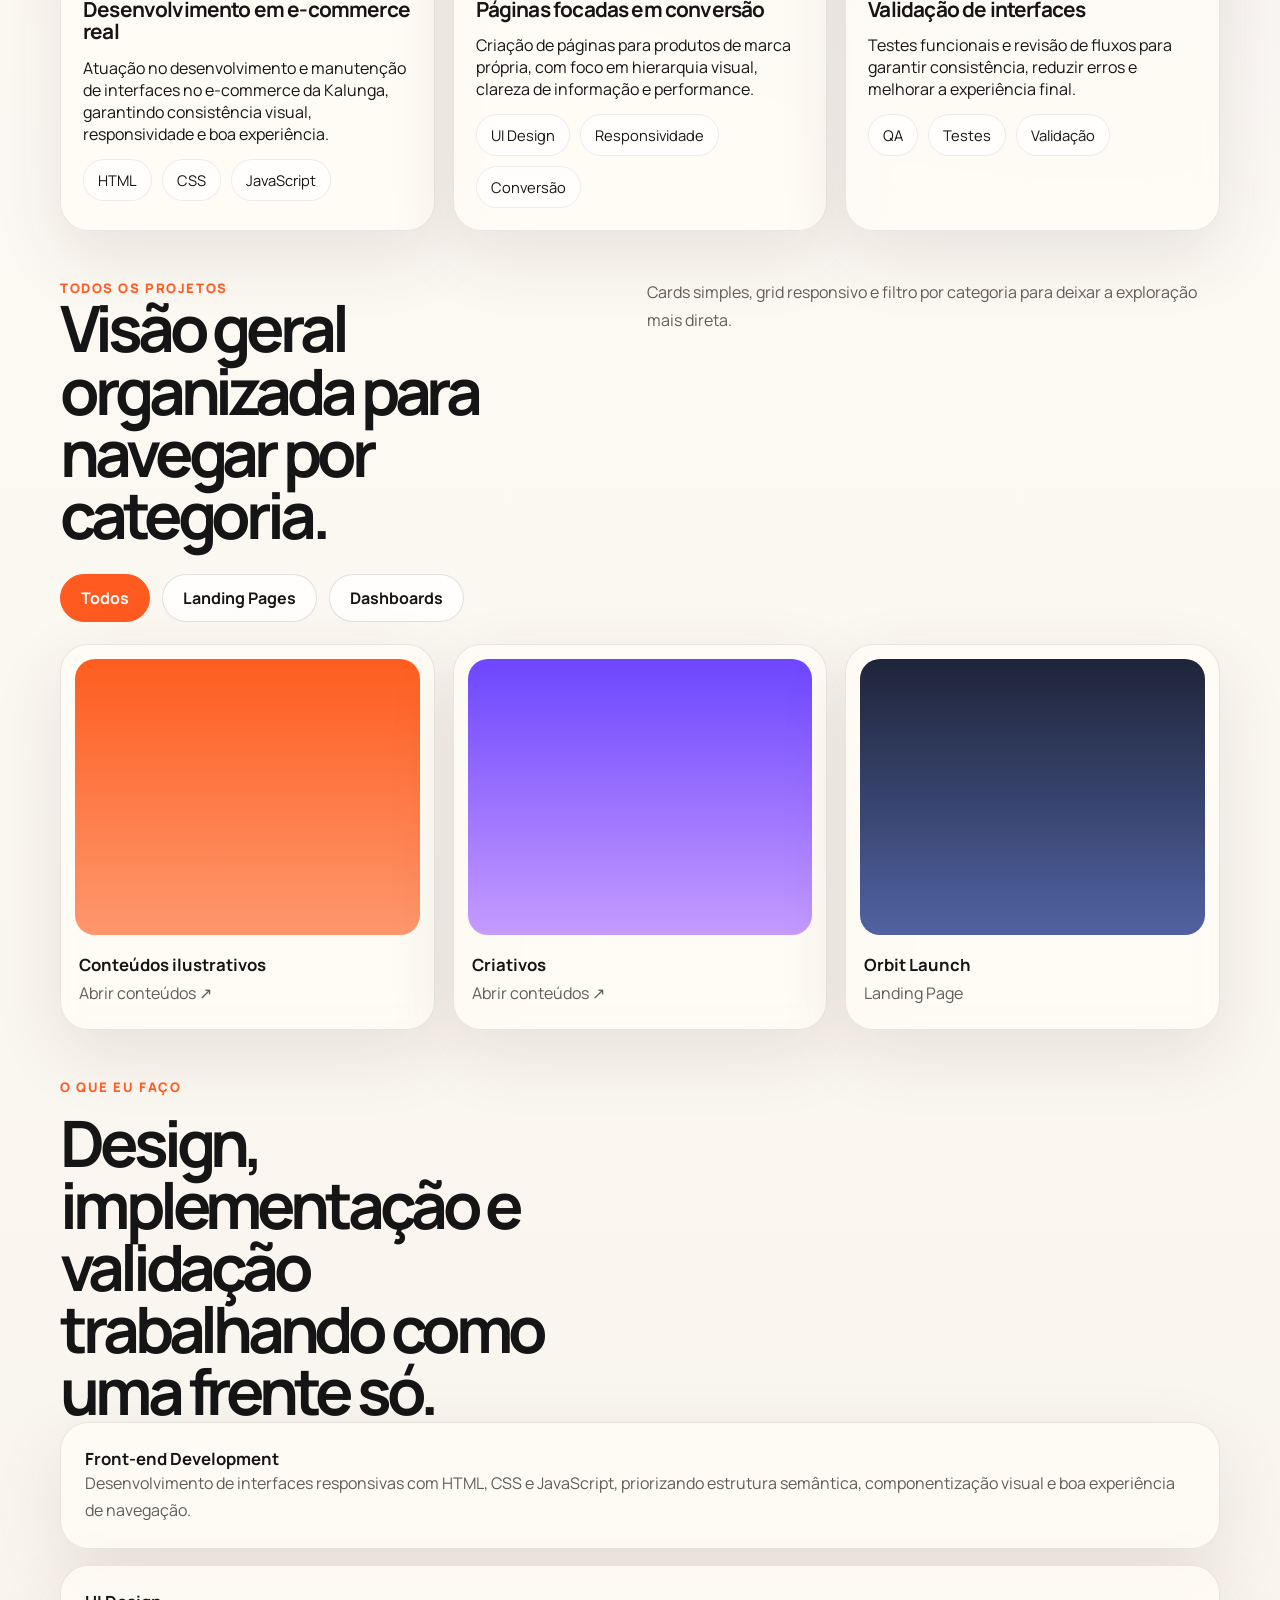
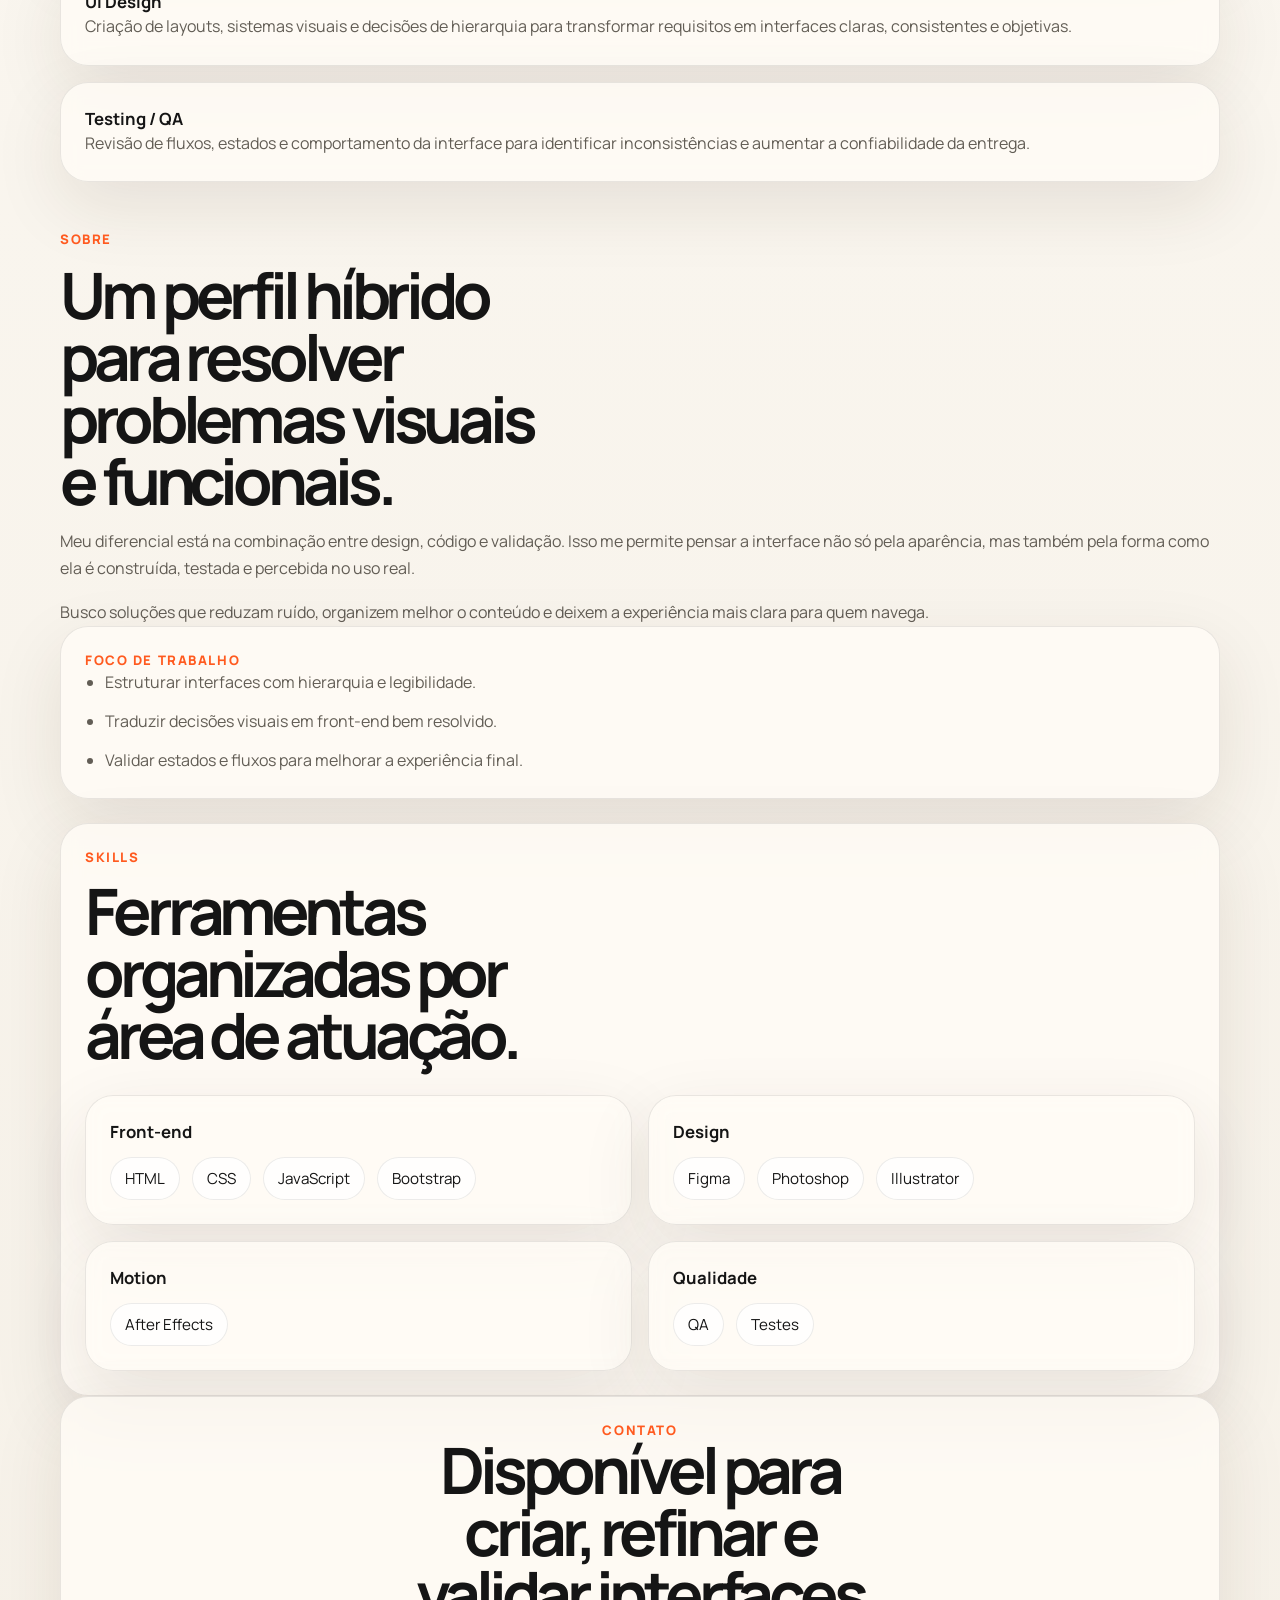
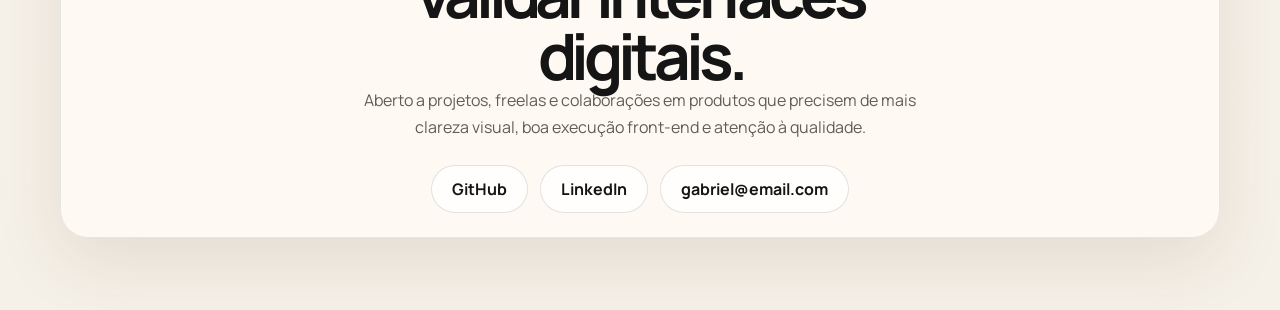
==== commit 74e3ac81: "Add files via upload" ====
--- a/index.html
+++ b/index.html
@@ -1,432 +1,395 @@
-<!DOCTYPE html>
-<html lang="pt-BR">
-  <head>
-    <meta charset="UTF-8" />
-    <meta name="viewport" content="width=device-width, initial-scale=1.0" />
-    <title>Gabriel | Front-end Developer & Designer</title>
-    <meta
-      name="description"
-      content="Portfólio de Gabriel, profissional híbrido em Front-end, UI Design e Testing/QA."
-    />
-    <link rel="preconnect" href="https://fonts.googleapis.com" />
-    <link rel="preconnect" href="https://fonts.gstatic.com" crossorigin />
-    <link
-      href="https://fonts.googleapis.com/css2?family=Manrope:wght@400;500;700;800&display=swap"
-      rel="stylesheet"
-    />
-    <link rel="stylesheet" href="styles.css" />
-  </head>
-  <body>
-    <div class="cursor cursor-dot" aria-hidden="true"></div>
-    <div class="cursor cursor-ring" aria-hidden="true"></div>
-
-    <div class="page-shell">
-      <header class="topbar">
-        <a class="brand" href="#hero">Gabriel</a>
-        <nav class="nav">
-          <a href="#experience">Experiência</a>
-          <a href="#project-archive">Todos</a>
-          <a href="#services">Serviços</a>
-          <a href="#about">Sobre</a>
-          <a href="#contact">Contato</a>
-        </nav>
-        <p class="location">Front-end + Design + QA</p>
-      </header>
-
-      <main>
-        <section class="hero section" id="hero">
-          <div class="hero-copy-block">
-            <p class="eyebrow">Portfólio pessoal</p>
-            <h1>Interfaces digitais com clareza visual e execução consistente.</h1>
-            <p class="hero-copy">
-              Desenvolvo experiências front-end com olhar de design e atenção à
-              validação, conectando estética, comportamento e qualidade em cada
-              entrega.
-            </p>
-            <div class="hero-actions">
-              <a class="button button-primary" href="#experience">Ver projetos</a>
-              <a class="button button-secondary" href="#contact">Entrar em contato</a>
-            </div>
-          </div>
-
-          <div class="hero-visual" aria-label="Mockup ilustrativo">
-            <div class="hero-frame hero-mockup">
-              <div class="mockup-stage" id="mockup-stage" aria-live="polite">
-                <div class="mockup-slide active" data-mockup-name="Mouses Ergo">
-                  <figure class="mockup-screen mockup-screen-tertiary">
-                    <img src="img/img-03.png" alt="Preview de interface terciária" />
-                  </figure>
-                  <figure class="mockup-screen mockup-screen-secondary">
-                    <img src="img/img-02.png" alt="Preview de interface secundária" />
-                  </figure>
-                  <figure class="mockup-screen mockup-screen-primary">
-                    <img src="img/img-01.png" alt="Preview de interface principal" />
-                  </figure>
-                </div>
-
-                <div class="mockup-slide" data-mockup-name="Marca-Texto Pastéis Oval">
-                  <figure class="mockup-screen mockup-screen-tertiary">
-                    <img src="img/img-01.png" alt="Preview de interface terciária" />
-                  </figure>
-                  <figure class="mockup-screen mockup-screen-secondary">
-                    <img src="img/img-03.png" alt="Preview de interface secundária" />
-                  </figure>
-                  <figure class="mockup-screen mockup-screen-primary">
-                    <img src="img/img-02.png" alt="Preview de interface principal" />
-                  </figure>
-                </div>
-
-                <div class="mockup-slide" data-mockup-name="Teclados APP-TECH">
-                  <figure class="mockup-screen mockup-screen-tertiary">
-                    <img src="img/img-02.png" alt="Preview de interface terciária" />
-                  </figure>
-                  <figure class="mockup-screen mockup-screen-secondary">
-                    <img src="img/img-01.png" alt="Preview de interface secundária" />
-                  </figure>
-                  <figure class="mockup-screen mockup-screen-primary">
-                    <img src="img/img-03.png" alt="Preview de interface principal" />
-                  </figure>
-                </div>
-              </div>
-              <div class="mockup-meta" id="mockup-meta">Projeto 01</div>
-            </div>
-          </div>
-        </section>
-
-        <section class="section experience-section" id="experience">
-          <div class="section-heading experience-heading">
-            <div class="experience-intro">
-              <p class="eyebrow">Experiência na prática</p>
-              <h2>Atuação real em projetos que geram impacto.</h2>
-              <p class="section-copy">
-                Algumas frentes onde apliquei minhas habilidades em projetos e
-                produtos reais, entregando interfaces funcionais, claras e
-                validadas na prática.
-              </p>
-              <a class="button button-secondary" href="#project-archive">
-                Ver todos os projetos
-              </a>
-            </div>
-          </div>
-
-          <div class="experience-grid">
-            <article class="experience-card">
-              <div class="experience-media">
-                <img src="img/kalunga-com.png" alt="Interface e-commerce Kalunga" />
-              </div>
-              <div class="experience-content">
-                <p class="experience-tag">Front-end</p>
-                <h3>Desenvolvimento em e-commerce real</h3>
-                <p>
-                  Atuação no desenvolvimento e manutenção de interfaces no
-                  e-commerce da Kalunga, garantindo consistência visual,
-                  responsividade e boa experiência.
-                </p>
-                <div class="experience-tech">
-                  <span>HTML</span>
-                  <span>CSS</span>
-                  <span>JavaScript</span>
-                </div>
-              </div>
-            </article>
-
-            <article class="experience-card">
-              <div class="experience-media">
-                <img src="img/mouse-com.png" alt="Landing pages produtos Kalunga" />
-              </div>
-              <div class="experience-content">
-                <p class="experience-tag">Landing Pages</p>
-                <h3>Páginas focadas em conversão</h3>
-                <p>
-                  Criação de páginas para produtos de marca própria, com foco em
-                  hierarquia visual, clareza de informação e performance.
-                </p>
-                <div class="experience-tech">
-                  <span>UI Design</span>
-                  <span>Responsividade</span>
-                  <span>Conversão</span>
-                </div>
-              </div>
-            </article>
-
-            <article class="experience-card">
-              <div class="experience-media">
-                <img src="img/sacola-com.png" alt="Testes e validação de interfaces" />
-              </div>
-              <div class="experience-content">
-                <p class="experience-tag">QA / Testes</p>
-                <h3>Validação de interfaces</h3>
-                <p>
-                  Testes funcionais e revisão de fluxos para garantir
-                  consistência, reduzir erros e melhorar a experiência final.
-                </p>
-                <div class="experience-tech">
-                  <span>QA</span>
-                  <span>Testes</span>
-                  <span>Validação</span>
-                </div>
-              </div>
-            </article>
-          </div>
-        </section>
-
-        <section class="section archive-section" id="project-archive">
-          <div class="section-heading archive-heading">
-            <div>
-              <p class="eyebrow">Todos os projetos</p>
-              <h2>Visão geral organizada para navegar por categoria.</h2>
-            </div>
-            <p class="section-copy">
-              Cards simples, grid responsivo e filtro por categoria para deixar a
-              exploração mais direta.
-            </p>
-          </div>
-
-          <div class="filter-bar" role="toolbar" aria-label="Filtrar projetos">
-            <button class="filter-chip is-selected" data-filter="all" type="button">Todos</button>
-            <button class="filter-chip" data-filter="landing" type="button">Landing Pages</button>
-            <button class="filter-chip" data-filter="dashboard" type="button">Dashboards</button>
-            <button class="filter-chip" data-filter="design" type="button">Design</button>
-            <button class="filter-chip" data-filter="experiment" type="button">Experimentos</button>
-          </div>
-
-          <div class="archive-grid">
-            <article
-              class="archive-card project-card"
-              data-category="landing"
-              data-type="case"
-              data-href="projects/nova-commerce.html"
-            >
-              <a class="archive-button" href="projects/conteudos-ilustrativos.html" aria-label="Abrir case completo do projeto Conteúdos ilustrativos">
-                <span class="archive-thumb thumb-orange"></span>
-                <span class="archive-meta">
-                  <!-- <span class="archive-type-label">Case completo</span> -->
-                  <strong>Conteúdos ilustrativos</strong>
-                  <span>Abrir conteúdos ↗︎</span>
-                </span>
-              </a>
-            </article>
-
-            <article
-              class="archive-card project-card"
-              data-category="dashboard"
-              data-type="collection"
-              data-href="projects/dashboards.html"
-            >
-              <a class="archive-button" href="projects/dashboards.html" aria-label="Abrir coleção de dashboards">
-                <span class="archive-thumb thumb-violet"></span>
-                <span class="archive-meta">
-                  <span class="archive-type-label">Coleção</span>
-                  <strong>Pulse Dashboard</strong>
-                  <span>Dashboard</span>
-                </span>
-              </a>
-            </article>
-
-            <article class="archive-card project-card" data-category="experiment" data-type="simple">
-              <div class="archive-button archive-button-static" aria-label="Projeto visual Atlas Tasks">
-                <span class="archive-thumb thumb-rose"></span>
-                <span class="archive-meta">
-                  <span class="archive-type-label">Visual</span>
-                  <strong>Atlas Tasks</strong>
-                  <span>Experimento</span>
-                </span>
-              </div>
-            </article>
-
-            <article class="archive-card project-card" data-category="design" data-type="simple">
-              <div class="archive-button archive-button-static" aria-label="Projeto visual Studio Brand Kit">
-                <span class="archive-thumb thumb-sand"></span>
-                <span class="archive-meta">
-                  <span class="archive-type-label">Visual</span>
-                  <strong>Studio Brand Kit</strong>
-                  <span>Design</span>
-                </span>
-              </div>
-            </article>
-
-            <article
-              class="archive-card project-card"
-              data-category="landing"
-              data-type="case"
-              data-href="projects/orbit-launch.html"
-            >
-              <a class="archive-button" href="projects/orbit-launch.html" aria-label="Abrir case completo do projeto Orbit Launch">
-                <span class="archive-thumb thumb-night"></span>
-                <span class="archive-meta">
-                  <span class="archive-type-label">Case completo</span>
-                  <strong>Orbit Launch</strong>
-                  <span>Landing Page</span>
-                </span>
-              </a>
-            </article>
-
-            <article
-              class="archive-card project-card"
-              data-category="dashboard"
-              data-type="collection"
-              data-href="projects/dashboards.html"
-            >
-              <a class="archive-button" href="projects/dashboards.html" aria-label="Abrir coleção de dashboards">
-                <span class="archive-thumb thumb-mint"></span>
-                <span class="archive-meta">
-                  <span class="archive-type-label">Coleção</span>
-                  <strong>Insight Flow</strong>
-                  <span>Dashboard</span>
-                </span>
-              </a>
-            </article>
-          </div>
-        </section>
-
-        <section class="section split-section" id="services">
-          <div class="split-intro">
-            <p class="eyebrow">O que eu faço</p>
-            <h2>Design, implementação e validação trabalhando como uma frente só.</h2>
-          </div>
-          <div class="services-list">
-            <article class="service-card">
-              <h3>Front-end Development</h3>
-              <p>
-                Desenvolvimento de interfaces responsivas com HTML, CSS e
-                JavaScript, priorizando estrutura semântica, componentização
-                visual e boa experiência de navegação.
-              </p>
-            </article>
-            <article class="service-card">
-              <h3>UI Design</h3>
-              <p>
-                Criação de layouts, sistemas visuais e decisões de hierarquia para
-                transformar requisitos em interfaces claras, consistentes e
-                objetivas.
-              </p>
-            </article>
-            <article class="service-card">
-              <h3>Testing / QA</h3>
-              <p>
-                Revisão de fluxos, estados e comportamento da interface para
-                identificar inconsistências e aumentar a confiabilidade da entrega.
-              </p>
-            </article>
-          </div>
-        </section>
-
-        <section class="section profile-grid" id="about">
-          <div class="profile-copy">
-            <p class="eyebrow">Sobre</p>
-            <h2>Um perfil híbrido para resolver problemas visuais e funcionais.</h2>
-            <p class="about-copy">
-              Meu diferencial está na combinação entre design, código e validação.
-              Isso me permite pensar a interface não só pela aparência, mas também
-              pela forma como ela é construída, testada e percebida no uso real.
-            </p>
-            <p class="about-copy">
-              Busco soluções que reduzam ruído, organizem melhor o conteúdo e
-              deixem a experiência mais clara para quem navega.
-            </p>
-          </div>
-          <div class="profile-card">
-            <p class="mini-label">Foco de trabalho</p>
-            <ul class="profile-points">
-              <li>Estruturar interfaces com hierarquia e legibilidade.</li>
-              <li>Traduzir decisões visuais em front-end bem resolvido.</li>
-              <li>Validar estados e fluxos para melhorar a experiência final.</li>
-            </ul>
-          </div>
-        </section>
-
-        <section class="section skills-wrap" id="skills">
-          <div class="section-heading">
-            <p class="eyebrow">Skills</p>
-            <h2>Ferramentas organizadas por área de atuação.</h2>
-          </div>
-
-          <div class="skills-groups">
-            <article class="skill-group">
-              <h3>Front-end</h3>
-              <div class="skills-list">
-                <span>HTML</span>
-                <span>CSS</span>
-                <span>JavaScript</span>
-                <span>Bootstrap</span>
-              </div>
-            </article>
-
-            <article class="skill-group">
-              <h3>Design</h3>
-              <div class="skills-list">
-                <span>Figma</span>
-                <span>Photoshop</span>
-                <span>Illustrator</span>
-              </div>
-            </article>
-
-            <article class="skill-group">
-              <h3>Motion</h3>
-              <div class="skills-list">
-                <span>After Effects</span>
-              </div>
-            </article>
-
-            <article class="skill-group">
-              <h3>Qualidade</h3>
-              <div class="skills-list">
-                <span>QA</span>
-                <span>Testes</span>
-              </div>
-            </article>
-          </div>
-        </section>
-
-        <section class="section contact-band" id="contact">
-          <p class="eyebrow">Contato</p>
-          <h2>Disponível para criar, refinar e validar interfaces digitais.</h2>
-          <p class="section-copy contact-copy">
-            Aberto a projetos, freelas e colaborações em produtos que precisem de
-            mais clareza visual, boa execução front-end e atenção à qualidade.
-          </p>
-          <div class="contact-links">
-            <a href="https://github.com/" target="_blank" rel="noreferrer">GitHub</a>
-            <a href="https://www.linkedin.com/" target="_blank" rel="noreferrer">LinkedIn</a>
-            <a href="mailto:gabriel@email.com">gabriel@email.com</a>
-          </div>
-        </section>
-      </main>
-    </div>
-
-    <dialog class="project-dialog" id="project-dialog">
-      <div class="dialog-inner">
-        <button class="dialog-close" id="dialog-close" aria-label="Fechar">Fechar</button>
-        <p class="eyebrow" id="dialog-category"></p>
-        <h2 id="dialog-title"></h2>
-        <p class="dialog-summary" id="dialog-summary"></p>
-
-        <div class="dialog-grid">
-          <div>
-            <h3>Contexto</h3>
-            <p id="dialog-context"></p>
-          </div>
-          <div>
-            <h3>Problema</h3>
-            <p id="dialog-problem"></p>
-          </div>
-          <div>
-            <h3>Solução</h3>
-            <p id="dialog-solution"></p>
-          </div>
-          <div>
-            <h3>Resultado final</h3>
-            <p id="dialog-result"></p>
-          </div>
-        </div>
-
-        <div class="tech-stack">
-          <h3>Tecnologias</h3>
-          <div class="skills-list" id="dialog-tech"></div>
-        </div>
-      </div>
-    </dialog>
-
-    <script src="script.js"></script>
-  </body>
-</html>
+<!DOCTYPE html>
+<html lang="pt-BR">
+  <head>
+    <meta charset="UTF-8" />
+    <meta name="viewport" content="width=device-width, initial-scale=1.0" />
+    <title>Gabriel | Front-end Developer & Designer</title>
+    <meta
+      name="description"
+      content="Portfólio de Gabriel, profissional híbrido em Front-end, UI Design e Testing/QA."
+    />
+    <link rel="preconnect" href="https://fonts.googleapis.com" />
+    <link rel="preconnect" href="https://fonts.gstatic.com" crossorigin />
+    <link
+      href="https://fonts.googleapis.com/css2?family=Manrope:wght@400;500;700;800&display=swap"
+      rel="stylesheet"
+    />
+    <link rel="stylesheet" href="styles.css" />
+  </head>
+  <body>
+    <div class="cursor cursor-dot" aria-hidden="true"></div>
+    <div class="cursor cursor-ring" aria-hidden="true"></div>
+
+    <div class="page-shell">
+      <header class="topbar">
+        <a class="brand" href="#hero">Gabriel</a>
+        <nav class="nav">
+          <a href="#experience">Experiência</a>
+          <a href="#project-archive">Todos</a>
+          <a href="#services">Serviços</a>
+          <a href="#about">Sobre</a>
+          <a href="#contact">Contato</a>
+        </nav>
+        <p class="location">Front-end + Design + QA</p>
+      </header>
+
+      <main>
+        <section class="hero section" id="hero">
+          <div class="hero-copy-block" data-reveal>
+            <p class="eyebrow">Portfólio pessoal</p>
+            <h1>Interfaces digitais com clareza visual e execução consistente.</h1>
+            <p class="hero-copy">
+              Desenvolvo experiências front-end com olhar de design e atenção à
+              validação, conectando estética, comportamento e qualidade em cada
+              entrega.
+            </p>
+            <div class="hero-actions">
+              <a class="button button-primary" href="#experience">Ver projetos</a>
+              <a class="button button-secondary" href="#contact">Entrar em contato</a>
+            </div>
+          </div>
+
+          <div class="hero-visual" aria-label="Mockup ilustrativo" data-reveal>
+            <div class="hero-frame hero-mockup">
+              <div class="mockup-stage" id="mockup-stage" aria-live="polite">
+                <div class="mockup-slide active" data-mockup-name="Mouses Ergo">
+                  <figure class="mockup-screen mockup-screen-tertiary">
+                    <img src="img/img-03.png" alt="Preview de interface terciária" />
+                  </figure>
+                  <figure class="mockup-screen mockup-screen-secondary">
+                    <img src="img/img-02.png" alt="Preview de interface secundária" />
+                  </figure>
+                  <figure class="mockup-screen mockup-screen-primary">
+                    <img src="img/img-01.png" alt="Preview de interface principal" />
+                  </figure>
+                </div>
+
+                <div class="mockup-slide" data-mockup-name="Marca-Texto Pastéis Oval">
+                  <figure class="mockup-screen mockup-screen-tertiary">
+                    <img src="img/img-01.png" alt="Preview de interface terciária" />
+                  </figure>
+                  <figure class="mockup-screen mockup-screen-secondary">
+                    <img src="img/img-03.png" alt="Preview de interface secundária" />
+                  </figure>
+                  <figure class="mockup-screen mockup-screen-primary">
+                    <img src="img/img-02.png" alt="Preview de interface principal" />
+                  </figure>
+                </div>
+
+                <div class="mockup-slide" data-mockup-name="Teclados APP-TECH">
+                  <figure class="mockup-screen mockup-screen-tertiary">
+                    <img src="img/img-02.png" alt="Preview de interface terciária" />
+                  </figure>
+                  <figure class="mockup-screen mockup-screen-secondary">
+                    <img src="img/img-01.png" alt="Preview de interface secundária" />
+                  </figure>
+                  <figure class="mockup-screen mockup-screen-primary">
+                    <img src="img/img-03.png" alt="Preview de interface principal" />
+                  </figure>
+                </div>
+              </div>
+              <div class="mockup-meta" id="mockup-meta">Projeto 01</div>
+            </div>
+          </div>
+        </section>
+
+        <section class="section experience-section" id="experience">
+          <div class="section-heading experience-heading">
+            <div class="experience-intro" data-reveal>
+              <p class="eyebrow">Experiência na prática</p>
+              <h2>Atuação real em projetos que geram impacto.</h2>
+              <p class="section-copy">
+                Algumas frentes onde apliquei minhas habilidades em projetos e
+                produtos reais, entregando interfaces funcionais, claras e
+                validadas na prática.
+              </p>
+              <a class="button button-secondary" href="#project-archive">
+                Ver todos os projetos
+              </a>
+            </div>
+          </div>
+
+          <div class="experience-grid">
+            <article class="experience-card" data-reveal>
+              <div class="experience-media">
+                <img src="img/kalunga-com.png" alt="Interface e-commerce Kalunga" />
+              </div>
+              <div class="experience-content">
+                <p class="experience-tag">Front-end</p>
+                <h3>Desenvolvimento em e-commerce real</h3>
+                <p>
+                  Atuação no desenvolvimento e manutenção de interfaces no
+                  e-commerce da Kalunga, garantindo consistência visual,
+                  responsividade e boa experiência.
+                </p>
+                <div class="experience-tech">
+                  <span>HTML</span>
+                  <span>CSS</span>
+                  <span>JavaScript</span>
+                </div>
+              </div>
+            </article>
+
+            <article class="experience-card" data-reveal>
+              <div class="experience-media">
+                <img src="img/mouse-com.png" alt="Landing pages produtos Kalunga" />
+              </div>
+              <div class="experience-content">
+                <p class="experience-tag">Landing Pages</p>
+                <h3>Páginas focadas em conversão</h3>
+                <p>
+                  Criação de páginas para produtos de marca própria, com foco em
+                  hierarquia visual, clareza de informação e performance.
+                </p>
+                <div class="experience-tech">
+                  <span>UI Design</span>
+                  <span>Responsividade</span>
+                  <span>Conversão</span>
+                </div>
+              </div>
+            </article>
+
+            <article class="experience-card" data-reveal>
+              <div class="experience-media">
+                <img src="img/sacola-com.png" alt="Testes e validação de interfaces" />
+              </div>
+              <div class="experience-content">
+                <p class="experience-tag">QA / Testes</p>
+                <h3>Validação de interfaces</h3>
+                <p>
+                  Testes funcionais e revisão de fluxos para garantir
+                  consistência, reduzir erros e melhorar a experiência final.
+                </p>
+                <div class="experience-tech">
+                  <span>QA</span>
+                  <span>Testes</span>
+                  <span>Validação</span>
+                </div>
+              </div>
+            </article>
+          </div>
+        </section>
+
+        <section class="section archive-section" id="project-archive">
+          <div class="section-heading archive-heading" data-reveal>
+            <div>
+              <p class="eyebrow">Todos os projetos</p>
+              <h2>Visão geral organizada para navegar por categoria.</h2>
+            </div>
+            <p class="section-copy">
+              Cards simples, grid responsivo e filtro por categoria para deixar a
+              exploração mais direta.
+            </p>
+          </div>
+
+          <div class="filter-bar" role="toolbar" aria-label="Filtrar projetos" data-reveal>
+            <button class="filter-chip is-selected" data-filter="all" type="button">Todos</button>
+            <button class="filter-chip" data-filter="landing" type="button">Landing Pages</button>
+            <button class="filter-chip" data-filter="dashboard" type="button">Dashboards</button>
+          </div>
+
+          <div class="archive-grid">
+            <article
+              class="archive-card project-card" data-reveal
+              data-category="landing"
+              data-type="case"
+              data-href="projects/nova-commerce.html"
+            >
+              <a class="archive-button" href="projects/conteudos-ilustrativos.html" aria-label="Abrir case completo do projeto Conteúdos ilustrativos">
+                <span class="archive-thumb thumb-orange"></span>
+                <span class="archive-meta">
+                  <!-- <span class="archive-type-label">Case completo</span> -->
+                  <strong>Conteúdos ilustrativos</strong>
+                  <span>Abrir conteúdos ↗︎</span>
+                </span>
+              </a>
+            </article>
+
+            <article
+              class="archive-card project-card" data-reveal
+              data-category="dashboard"
+              data-type="collection"
+              data-href="projects/dashboards.html"
+            >
+              <a class="archive-button" href="projects/dashboards.html" aria-label="Abrir coleção de dashboards">
+                <span class="archive-thumb thumb-violet"></span>
+                <span class="archive-meta">
+                  <strong>Criativos</strong>
+                  <span>Abrir conteúdos ↗︎</span>
+                </span>
+              </a>
+            </article>
+
+
+
+
+            <article
+              class="archive-card project-card" data-reveal
+              data-category="landing"
+              data-type="case"
+              data-href="projects/orbit-launch.html"
+            >
+              <a class="archive-button" href="projects/orbit-launch.html" aria-label="Abrir case completo do projeto Orbit Launch">
+                <span class="archive-thumb thumb-night"></span>
+                <span class="archive-meta">
+                  <strong>Orbit Launch</strong>
+                  <span>Landing Page</span>
+                </span>
+              </a>
+            </article>
+
+
+          </div>
+        </section>
+
+        <section class="section split-section" id="services">
+          <div class="split-intro" data-reveal>
+            <p class="eyebrow">O que eu faço</p>
+            <h2>Design, implementação e validação trabalhando como uma frente só.</h2>
+          </div>
+          <div class="services-list">
+            <article class="service-card" data-reveal>
+              <h3>Front-end Development</h3>
+              <p>
+                Desenvolvimento de interfaces responsivas com HTML, CSS e
+                JavaScript, priorizando estrutura semântica, componentização
+                visual e boa experiência de navegação.
+              </p>
+            </article>
+            <article class="service-card" data-reveal>
+              <h3>UI Design</h3>
+              <p>
+                Criação de layouts, sistemas visuais e decisões de hierarquia para
+                transformar requisitos em interfaces claras, consistentes e
+                objetivas.
+              </p>
+            </article>
+            <article class="service-card" data-reveal>
+              <h3>Testing / QA</h3>
+              <p>
+                Revisão de fluxos, estados e comportamento da interface para
+                identificar inconsistências e aumentar a confiabilidade da entrega.
+              </p>
+            </article>
+          </div>
+        </section>
+
+        <section class="section profile-grid" id="about">
+          <div class="profile-copy" data-reveal>
+            <p class="eyebrow">Sobre</p>
+            <h2>Um perfil híbrido para resolver problemas visuais e funcionais.</h2>
+            <p class="about-copy">
+              Meu diferencial está na combinação entre design, código e validação.
+              Isso me permite pensar a interface não só pela aparência, mas também
+              pela forma como ela é construída, testada e percebida no uso real.
+            </p>
+            <p class="about-copy">
+              Busco soluções que reduzam ruído, organizem melhor o conteúdo e
+              deixem a experiência mais clara para quem navega.
+            </p>
+          </div>
+          <div class="profile-card" data-reveal>
+            <p class="mini-label">Foco de trabalho</p>
+            <ul class="profile-points">
+              <li>Estruturar interfaces com hierarquia e legibilidade.</li>
+              <li>Traduzir decisões visuais em front-end bem resolvido.</li>
+              <li>Validar estados e fluxos para melhorar a experiência final.</li>
+            </ul>
+          </div>
+        </section>
+
+        <section class="section skills-wrap" id="skills">
+          <div class="section-heading" data-reveal>
+            <p class="eyebrow">Skills</p>
+            <h2>Ferramentas organizadas por área de atuação.</h2>
+          </div>
+
+          <div class="skills-groups">
+            <article class="skill-group" data-reveal>
+              <h3>Front-end</h3>
+              <div class="skills-list">
+                <span>HTML</span>
+                <span>CSS</span>
+                <span>JavaScript</span>
+                <span>Bootstrap</span>
+              </div>
+            </article>
+
+            <article class="skill-group" data-reveal>
+              <h3>Design</h3>
+              <div class="skills-list">
+                <span>Figma</span>
+                <span>Photoshop</span>
+                <span>Illustrator</span>
+              </div>
+            </article>
+
+            <article class="skill-group" data-reveal>
+              <h3>Motion</h3>
+              <div class="skills-list">
+                <span>After Effects</span>
+              </div>
+            </article>
+
+            <article class="skill-group" data-reveal>
+              <h3>Qualidade</h3>
+              <div class="skills-list">
+                <span>QA</span>
+                <span>Testes</span>
+              </div>
+            </article>
+          </div>
+        </section>
+
+        <section class="section contact-band" id="contact" data-reveal>
+          <p class="eyebrow">Contato</p>
+          <h2>Disponível para criar, refinar e validar interfaces digitais.</h2>
+          <p class="section-copy contact-copy">
+            Aberto a projetos, freelas e colaborações em produtos que precisem de
+            mais clareza visual, boa execução front-end e atenção à qualidade.
+          </p>
+          <div class="contact-links">
+            <a href="https://github.com/" target="_blank" rel="noreferrer">GitHub</a>
+            <a href="https://www.linkedin.com/" target="_blank" rel="noreferrer">LinkedIn</a>
+            <a href="mailto:gabriel@email.com">gabriel@email.com</a>
+          </div>
+        </section>
+      </main>
+    </div>
+
+    <dialog class="project-dialog" id="project-dialog">
+      <div class="dialog-inner">
+        <button class="dialog-close" id="dialog-close" aria-label="Fechar">Fechar</button>
+        <p class="eyebrow" id="dialog-category"></p>
+        <h2 id="dialog-title"></h2>
+        <p class="dialog-summary" id="dialog-summary"></p>
+
+        <div class="dialog-grid">
+          <div>
+            <h3>Contexto</h3>
+            <p id="dialog-context"></p>
+          </div>
+          <div>
+            <h3>Problema</h3>
+            <p id="dialog-problem"></p>
+          </div>
+          <div>
+            <h3>Solução</h3>
+            <p id="dialog-solution"></p>
+          </div>
+          <div>
+            <h3>Resultado final</h3>
+            <p id="dialog-result"></p>
+          </div>
+        </div>
+
+        <div class="tech-stack">
+          <h3>Tecnologias</h3>
+          <div class="skills-list" id="dialog-tech"></div>
+        </div>
+      </div>
+    </dialog>
+
+    <script src="script.js"></script>
+  </body>
+</html>
--- a/styles.css
+++ b/styles.css
@@ -156,7 +156,7 @@
 }
 
 .section {
-  padding: 48px 0;
+  padding: 24px 0;
 }
 
 .hero {
@@ -782,6 +782,19 @@
   display: none;
 }
 
+[data-reveal] {
+  opacity: 0;
+  transform: translateY(18px);
+  transition:
+    opacity 700ms ease,
+    transform 700ms cubic-bezier(0.22, 1, 0.36, 1);
+}
+
+[data-reveal].is-visible {
+  opacity: 1;
+  transform: translateY(0);
+}
+
 @media (prefers-reduced-motion: reduce) {
   html {
     scroll-behavior: auto;
@@ -800,8 +813,14 @@
   .button,
   .contact-links a,
   .filter-chip,
-  .experience-card {
+  .experience-card,
+  [data-reveal] {
     transition: none;
+  }
+
+  [data-reveal] {
+    opacity: 1;
+    transform: none;
   }
 }
 
@@ -921,3 +940,9 @@
     padding: 22px;
   }
 }
+
+
+
+.ch-0{
+  max-width: 100% !important;
+}
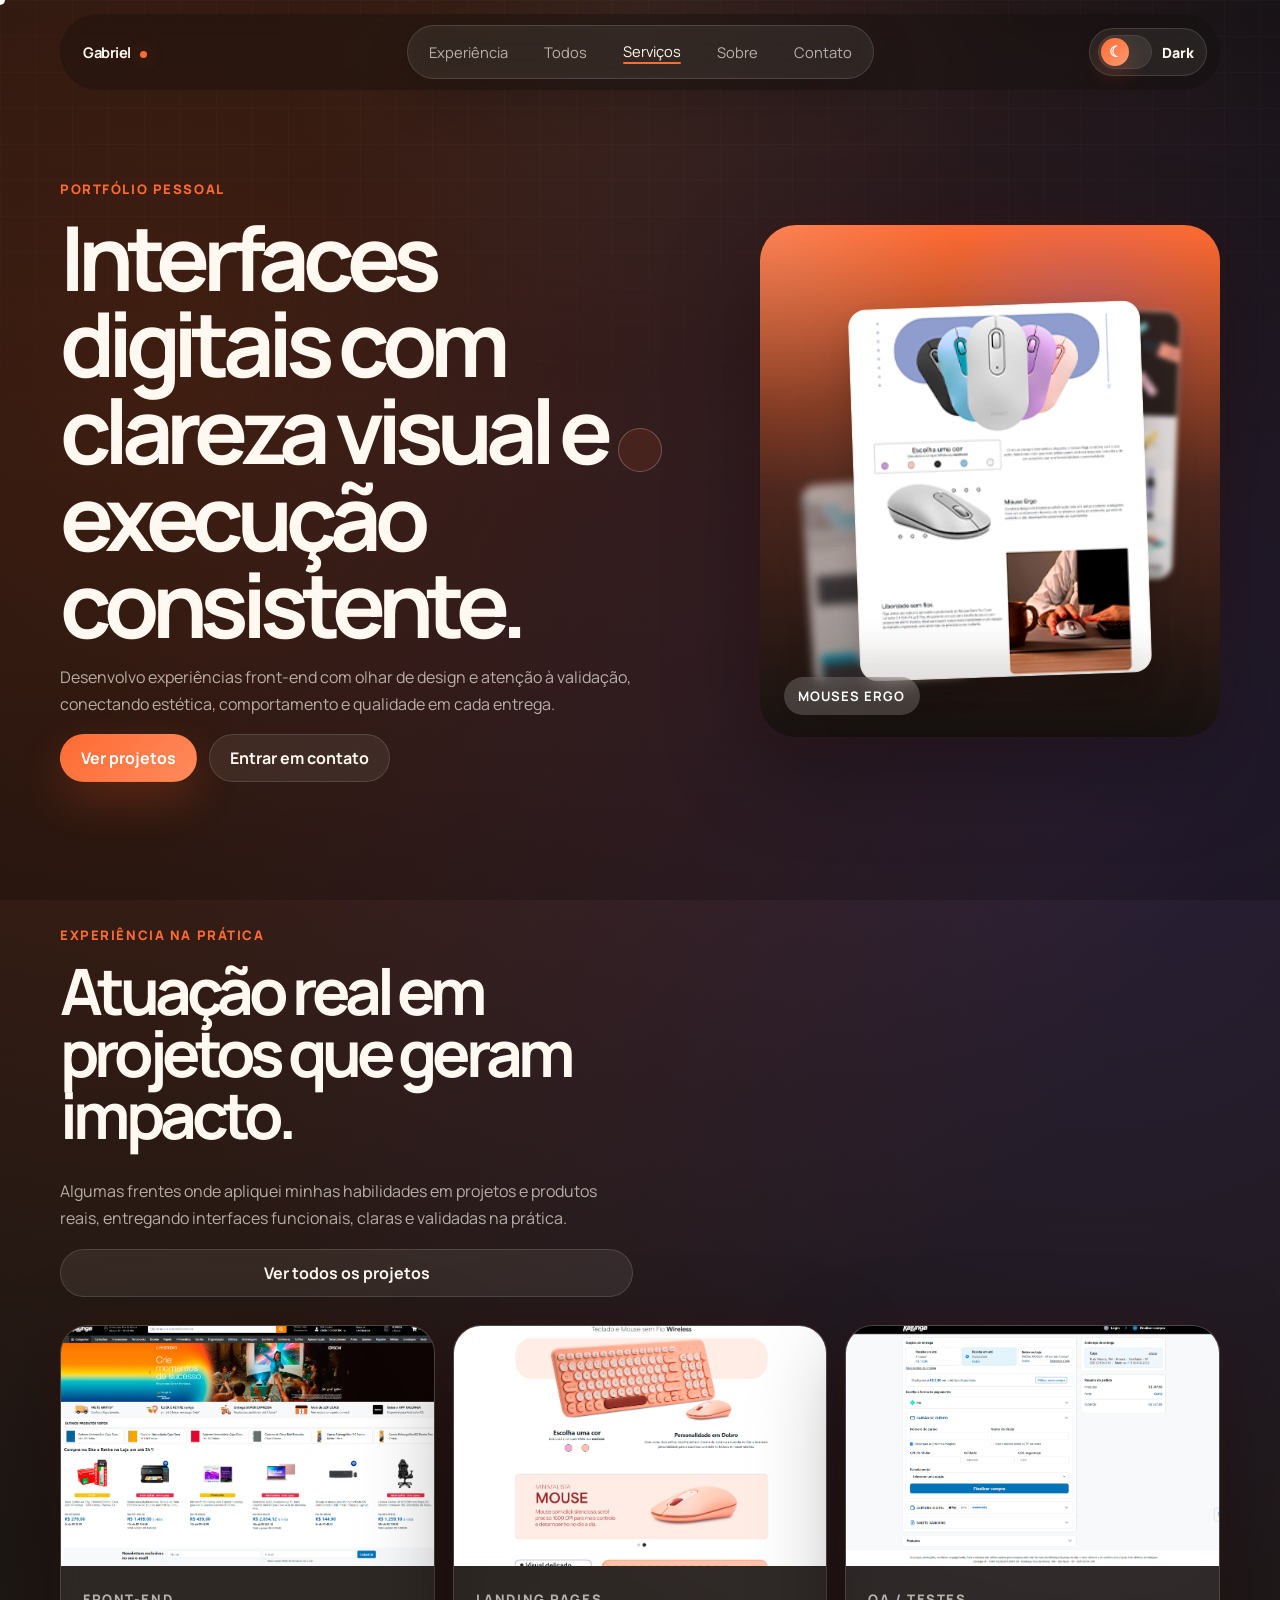
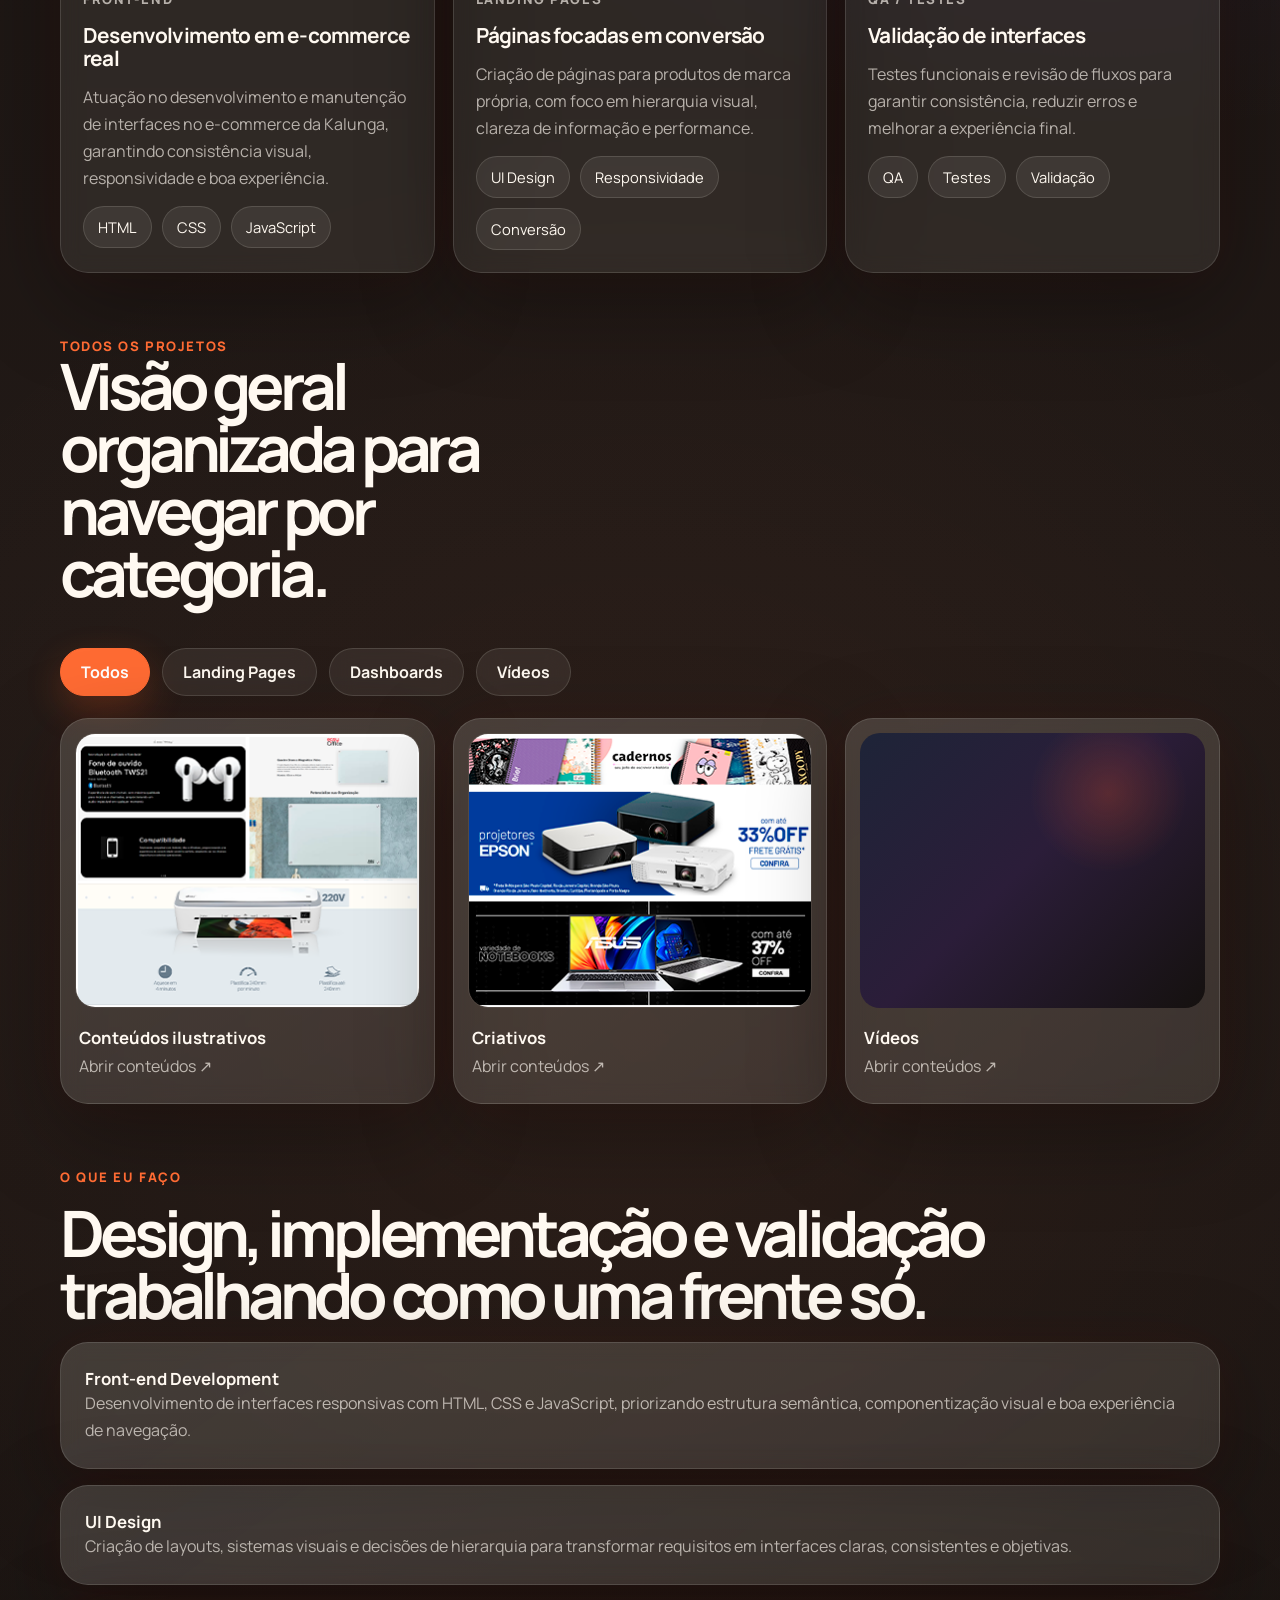
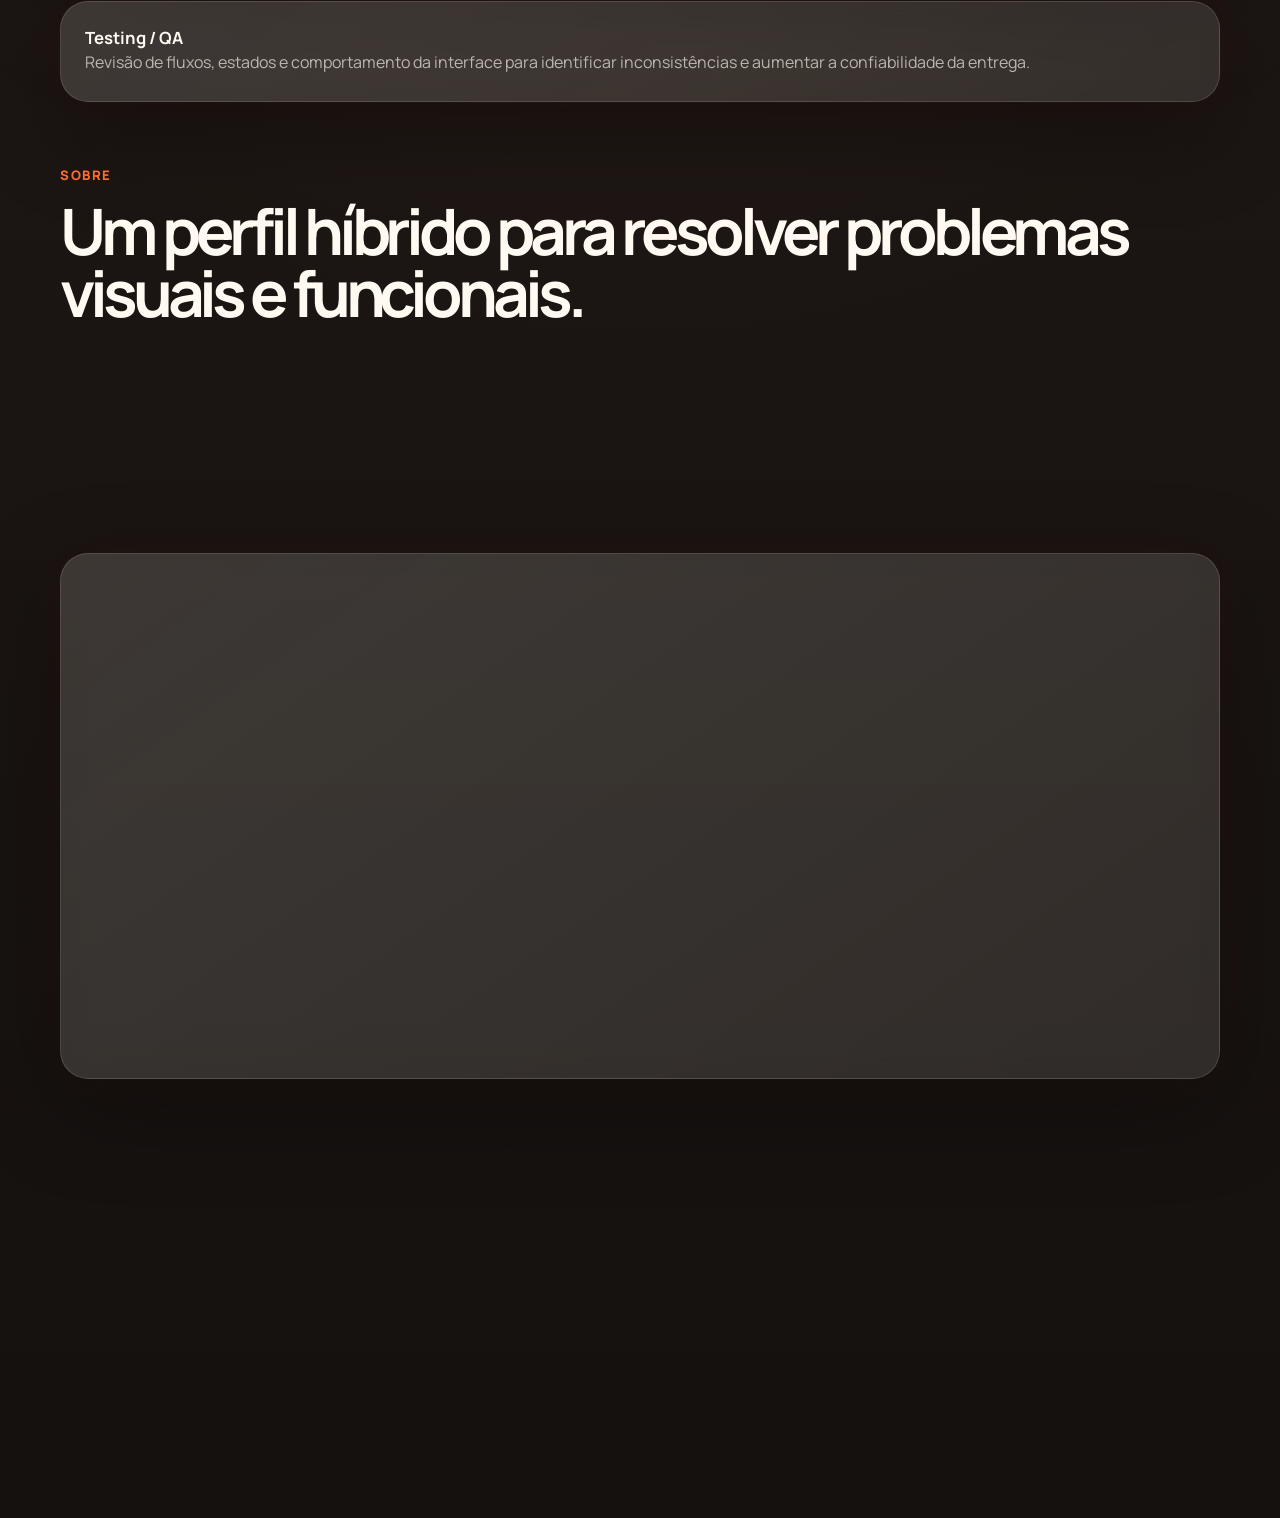
==== commit 9657321c: "mudanças layout e novas funções" ====
--- a/index.html
+++ b/index.html
@@ -14,7 +14,18 @@
       href="https://fonts.googleapis.com/css2?family=Manrope:wght@400;500;700;800&display=swap"
       rel="stylesheet"
     />
+    <script>
+      (() => {
+        try {
+          const theme = localStorage.getItem("portfolio-theme") || "dark";
+          document.documentElement.dataset.theme = theme === "light" ? "light" : "dark";
+        } catch {
+          document.documentElement.dataset.theme = "dark";
+        }
+      })();
+    </script>
     <link rel="stylesheet" href="styles.css" />
+    
   </head>
   <body>
     <div class="cursor cursor-dot" aria-hidden="true"></div>
@@ -23,14 +34,35 @@
     <div class="page-shell">
       <header class="topbar">
         <a class="brand" href="#hero">Gabriel</a>
-        <nav class="nav">
-          <a href="#experience">Experiência</a>
+
+        <button
+          class="menu-toggle"
+          type="button"
+          aria-label="Abrir menu"
+          aria-controls="site-nav"
+          aria-expanded="false"
+        >
+          <span></span>
+          <span></span>
+        </button>
+
+        <nav class="nav" id="site-nav" aria-label="Navegacao principal">
+          <a href="#experience">Experi&ecirc;ncia</a>
           <a href="#project-archive">Todos</a>
-          <a href="#services">Serviços</a>
+          <a href="#services">Servi&ccedil;os</a>
           <a href="#about">Sobre</a>
           <a href="#contact">Contato</a>
         </nav>
-        <p class="location">Front-end + Design + QA</p>
+
+        <button class="theme-toggle" type="button" aria-label="Alternar para tema claro" aria-pressed="false">
+          <span class="theme-toggle-track" aria-hidden="true">
+            <span class="theme-toggle-thumb">
+              <span class="theme-icon theme-icon-moon">&#9790;</span>
+              <span class="theme-icon theme-icon-sun">&#9728;</span>
+            </span>
+          </span>
+          <span class="theme-toggle-text">Dark</span>
+        </button>
       </header>
 
       <main>
@@ -176,16 +208,13 @@
               <p class="eyebrow">Todos os projetos</p>
               <h2>Visão geral organizada para navegar por categoria.</h2>
             </div>
-            <p class="section-copy">
-              Cards simples, grid responsivo e filtro por categoria para deixar a
-              exploração mais direta.
-            </p>
           </div>
 
           <div class="filter-bar" role="toolbar" aria-label="Filtrar projetos" data-reveal>
             <button class="filter-chip is-selected" data-filter="all" type="button">Todos</button>
             <button class="filter-chip" data-filter="landing" type="button">Landing Pages</button>
             <button class="filter-chip" data-filter="dashboard" type="button">Dashboards</button>
+            <button class="filter-chip" data-filter="video" type="button">V&iacute;deos</button>
           </div>
 
           <div class="archive-grid">
@@ -196,7 +225,8 @@
               data-href="projects/nova-commerce.html"
             >
               <a class="archive-button" href="projects/conteudos-ilustrativos.html" aria-label="Abrir case completo do projeto Conteúdos ilustrativos">
-                <span class="archive-thumb thumb-orange"></span>
+                <!-- <span class="archive-thumb thumb-orange"></span> -->
+                 <img src="img/img-conteudos.png" alt="">
                 <span class="archive-meta">
                   <!-- <span class="archive-type-label">Case completo</span> -->
                   <strong>Conteúdos ilustrativos</strong>
@@ -212,7 +242,7 @@
               data-href="projects/dashboards.html"
             >
               <a class="archive-button" href="projects/dashboards.html" aria-label="Abrir coleção de dashboards">
-                <span class="archive-thumb thumb-violet"></span>
+              <img src="img/img-artes.png" alt="">
                 <span class="archive-meta">
                   <strong>Criativos</strong>
                   <span>Abrir conteúdos ↗︎</span>
@@ -225,15 +255,15 @@
 
             <article
               class="archive-card project-card" data-reveal
-              data-category="landing"
+              data-category="video"
               data-type="case"
-              data-href="projects/orbit-launch.html"
+              data-href="projects/videos.html"
             >
-              <a class="archive-button" href="projects/orbit-launch.html" aria-label="Abrir case completo do projeto Orbit Launch">
+              <a class="archive-button" href="projects/videos.html" aria-label="Abrir colecao de videos comerciais">
                 <span class="archive-thumb thumb-night"></span>
                 <span class="archive-meta">
-                  <strong>Orbit Launch</strong>
-                  <span>Landing Page</span>
+                  <strong>V&iacute;deos</strong>
+                    <span>Abrir conteúdos ↗︎</span>
                 </span>
               </a>
             </article>
@@ -278,7 +308,7 @@
           <div class="profile-copy" data-reveal>
             <p class="eyebrow">Sobre</p>
             <h2>Um perfil híbrido para resolver problemas visuais e funcionais.</h2>
-            <p class="about-copy">
+            <!-- <p class="about-copy">
               Meu diferencial está na combinação entre design, código e validação.
               Isso me permite pensar a interface não só pela aparência, mas também
               pela forma como ela é construída, testada e percebida no uso real.
@@ -286,7 +316,7 @@
             <p class="about-copy">
               Busco soluções que reduzam ruído, organizem melhor o conteúdo e
               deixem a experiência mais clara para quem navega.
-            </p>
+            </p> -->
           </div>
           <div class="profile-card" data-reveal>
             <p class="mini-label">Foco de trabalho</p>
@@ -349,9 +379,10 @@
             mais clareza visual, boa execução front-end e atenção à qualidade.
           </p>
           <div class="contact-links">
-            <a href="https://github.com/" target="_blank" rel="noreferrer">GitHub</a>
-            <a href="https://www.linkedin.com/" target="_blank" rel="noreferrer">LinkedIn</a>
-            <a href="mailto:gabriel@email.com">gabriel@email.com</a>
+            <a href="https://github.com/" target="_blank" rel="noreferrer">GitHub ↗︎</a>
+            <a href="https://www.linkedin.com/" target="_blank" rel="noreferrer">LinkedIn ↗︎</a>
+            <a href="https://www.linkedin.com/" target="_blank" rel="noreferrer">Behance ↗︎</a>
+            <a href="mailto:gabriel@email.com">gabriel@email.com ↗︎</a>
           </div>
         </section>
       </main>
@@ -392,4 +423,4 @@
 
     <script src="script.js"></script>
   </body>
-</html>
+</html>
--- a/styles.css
+++ b/styles.css
@@ -1,4 +1,17 @@
 :root {
+  --bg: #15110f;
+  --surface: rgba(255, 249, 241, 0.075);
+  --surface-strong: rgba(24, 20, 18, 0.96);
+  --text: #fff9f1;
+  --muted: rgba(255, 249, 241, 0.66);
+  --line: rgba(255, 249, 241, 0.13);
+  --accent: #ff6b33;
+  --accent-soft: rgba(255, 90, 31, 0.18);
+  --violet-soft: rgba(118, 92, 255, 0.15);
+  --shadow: 0 28px 90px rgba(0, 0, 0, 0.34), 0 0 48px rgba(255, 90, 31, 0.06);
+}
+
+:root[data-theme="light"] {
   --bg: #f6f1e8;
   --surface: rgba(255, 252, 246, 0.82);
   --surface-strong: #fffdf9;
@@ -6,6 +19,8 @@
   --muted: #625d55;
   --line: rgba(21, 21, 21, 0.12);
   --accent: #ff5a1f;
+  --accent-soft: rgba(255, 90, 31, 0.12);
+  --violet-soft: rgba(118, 92, 255, 0.1);
   --shadow: 0 24px 70px rgba(55, 35, 18, 0.1);
 }
 
@@ -21,6 +36,14 @@
   margin: 0;
   color: var(--text);
   font-family: "Manrope", sans-serif;
+  background:
+    radial-gradient(circle at 14% 8%, rgba(255, 90, 31, 0.2), transparent 26%),
+    radial-gradient(circle at 86% 16%, rgba(118, 92, 255, 0.16), transparent 24%),
+    radial-gradient(circle at 50% 56%, rgba(255, 139, 91, 0.06), transparent 34%),
+    linear-gradient(180deg, #15110f 0%, #211916 46%, #15110f 100%);
+}
+
+:root[data-theme="light"] body {
   background:
     radial-gradient(circle at 10% 10%, rgba(255, 90, 31, 0.1), transparent 24%),
     radial-gradient(circle at 85% 18%, rgba(118, 92, 255, 0.1), transparent 22%),
@@ -33,10 +56,32 @@
   inset: 0;
   pointer-events: none;
   background-image:
+    linear-gradient(rgba(255, 249, 241, 0.032) 1px, transparent 1px),
+    linear-gradient(90deg, rgba(255, 249, 241, 0.032) 1px, transparent 1px);
+  background-size: 36px 36px;
+  mask-image: linear-gradient(180deg, rgba(0, 0, 0, 0.72), transparent 78%);
+}
+
+:root[data-theme="light"] body::before {
+  background-image:
     linear-gradient(rgba(21, 21, 21, 0.02) 1px, transparent 1px),
     linear-gradient(90deg, rgba(21, 21, 21, 0.02) 1px, transparent 1px);
-  background-size: 36px 36px;
   mask-image: linear-gradient(180deg, rgba(0, 0, 0, 0.5), transparent 72%);
+}
+
+body::after {
+  content: "";
+  position: fixed;
+  inset: 0;
+  pointer-events: none;
+  background:
+    radial-gradient(circle at 50% 0%, rgba(255, 249, 241, 0.045), transparent 34%),
+    linear-gradient(180deg, transparent 0%, rgba(0, 0, 0, 0.18) 100%);
+  z-index: 0;
+}
+
+:root[data-theme="light"] body::after {
+  background: linear-gradient(180deg, transparent 0%, rgba(255, 253, 249, 0.2) 100%);
 }
 
 a{
@@ -63,15 +108,15 @@
   width: 10px;
   height: 10px;
   border-radius: 50%;
-  background: #111;
+  background: #fff9f1;
 }
 
 .cursor-ring {
   width: 44px;
   height: 44px;
   border-radius: 50%;
-  border: 1px solid rgba(17, 17, 17, 0.24);
-  background: rgba(255, 90, 31, 0.08);
+  border: 1px solid rgba(255, 249, 241, 0.24);
+  background: rgba(255, 90, 31, 0.1);
   backdrop-filter: blur(4px);
   transition:
     width 180ms ease,
@@ -118,6 +163,7 @@
   font-size: 0.92rem;
   font-weight: 700;
   letter-spacing: -0.03em;
+  color: var(--text);
 }
 
 .nav {
@@ -126,10 +172,11 @@
   flex-wrap: wrap;
   gap: 8px;
   padding: 7px;
-  border: 1px solid rgba(21, 21, 21, 0.08);
+  border: 1px solid var(--line);
   border-radius: 999px;
-  background: rgba(255, 255, 255, 0.68);
-  backdrop-filter: blur(12px);
+  background: rgba(255, 249, 241, 0.075);
+  backdrop-filter: blur(16px);
+  box-shadow: 0 18px 48px rgba(0, 0, 0, 0.18);
 }
 
 .nav a,
@@ -145,7 +192,7 @@
 
 .nav a:hover,
 .nav a:focus-visible {
-  background: rgba(255, 255, 255, 0.92);
+  background: rgba(255, 249, 241, 0.12);
   color: var(--text);
   outline: none;
 }
@@ -153,6 +200,244 @@
 .location {
   justify-self: end;
   color: var(--muted);
+}
+
+.topbar {
+  position: sticky;
+  top: 14px;
+  z-index: 50;
+  min-height: 68px;
+  padding: 10px 12px;
+  border: 1px solid transparent;
+  border-radius: 999px;
+  background: rgba(18, 15, 14, 0.34);
+  backdrop-filter: blur(10px);
+  transition:
+    background-color 220ms ease,
+    border-color 220ms ease,
+    box-shadow 220ms ease,
+    transform 220ms ease;
+}
+
+.topbar.is-scrolled,
+.topbar.is-open {
+  border-color: var(--line);
+  background: rgba(18, 15, 14, 0.72);
+  box-shadow:
+    0 22px 72px rgba(0, 0, 0, 0.28),
+    0 0 38px rgba(255, 90, 31, 0.06);
+}
+
+:root[data-theme="light"] .topbar {
+  background: rgba(255, 255, 255, 0.46);
+}
+
+:root[data-theme="light"] .topbar.is-scrolled,
+:root[data-theme="light"] .topbar.is-open {
+  background: rgba(255, 255, 255, 0.78);
+  box-shadow: 0 18px 56px rgba(55, 35, 18, 0.12);
+}
+
+.brand {
+  position: relative;
+  z-index: 2;
+  justify-self: start;
+  padding: 0 10px;
+}
+
+.brand::after {
+  content: "";
+  display: inline-block;
+  width: 7px;
+  height: 7px;
+  margin-left: 9px;
+  border-radius: 50%;
+  background: var(--accent);
+  box-shadow: 0 0 18px rgba(255, 90, 31, 0.45);
+  vertical-align: middle;
+}
+
+.nav {
+  position: relative;
+  isolation: isolate;
+}
+
+.nav a {
+  position: relative;
+  transition:
+    color 180ms ease,
+    background-color 180ms ease,
+    transform 180ms ease;
+}
+
+.nav a::after {
+  content: "";
+  position: absolute;
+  left: 14px;
+  right: 14px;
+  bottom: 6px;
+  height: 2px;
+  border-radius: 999px;
+  background: var(--accent);
+  opacity: 0;
+  transform: scaleX(0.4);
+  transition:
+    opacity 180ms ease,
+    transform 180ms ease;
+}
+
+.nav a:hover,
+.nav a:focus-visible,
+.nav a.is-active {
+  color: var(--text);
+  transform: translateY(-1px);
+}
+
+.nav a.is-active::after,
+.nav a:hover::after,
+.nav a:focus-visible::after {
+  opacity: 1;
+  transform: scaleX(1);
+}
+
+.theme-toggle,
+.menu-toggle {
+  position: relative;
+  z-index: 2;
+  border: 1px solid var(--line);
+  background: rgba(255, 249, 241, 0.075);
+  color: var(--text);
+  font: inherit;
+  backdrop-filter: blur(14px);
+  transition:
+    transform 180ms ease,
+    border-color 180ms ease,
+    box-shadow 180ms ease,
+    background-color 180ms ease;
+}
+
+.theme-toggle {
+  justify-self: end;
+  min-height: 48px;
+  display: inline-flex;
+  align-items: center;
+  gap: 10px;
+  padding: 6px 12px 6px 8px;
+  border-radius: 999px;
+  font-size: 0.88rem;
+  font-weight: 800;
+}
+
+.theme-toggle:hover,
+.theme-toggle:focus-visible,
+.menu-toggle:hover,
+.menu-toggle:focus-visible {
+  transform: translateY(-2px);
+  border-color: rgba(255, 90, 31, 0.34);
+  box-shadow: 0 16px 44px rgba(0, 0, 0, 0.22), 0 0 30px rgba(255, 90, 31, 0.08);
+  outline: none;
+}
+
+.theme-toggle-track {
+  position: relative;
+  width: 54px;
+  height: 34px;
+  display: inline-flex;
+  align-items: center;
+  padding: 3px;
+  border-radius: 999px;
+  background:
+    radial-gradient(circle at 24% 50%, rgba(255, 90, 31, 0.28), transparent 32%),
+    rgba(255, 249, 241, 0.09);
+  box-shadow: inset 0 0 0 1px rgba(255, 249, 241, 0.08);
+}
+
+.theme-toggle-thumb {
+  width: 28px;
+  height: 28px;
+  display: grid;
+  place-items: center;
+  border-radius: 50%;
+  background: linear-gradient(135deg, var(--accent), #ff9a70);
+  color: #fff;
+  box-shadow: 0 8px 22px rgba(255, 90, 31, 0.26);
+  transform: translateX(0);
+  transition:
+    transform 260ms cubic-bezier(0.22, 1, 0.36, 1),
+    background 220ms ease;
+}
+
+.theme-icon {
+  grid-area: 1 / 1;
+  font-size: 0.95rem;
+  line-height: 1;
+  transition:
+    opacity 180ms ease,
+    transform 180ms ease;
+}
+
+.theme-icon-sun {
+  opacity: 0;
+  transform: rotate(-90deg) scale(0.75);
+}
+
+:root[data-theme="light"] .theme-toggle-thumb {
+  transform: translateX(20px);
+  background: linear-gradient(135deg, #151515, #3a312b);
+}
+
+:root[data-theme="light"] .theme-icon-moon {
+  opacity: 0;
+  transform: rotate(90deg) scale(0.75);
+}
+
+:root[data-theme="light"] .theme-icon-sun {
+  opacity: 1;
+  transform: rotate(0) scale(1);
+}
+
+.menu-toggle {
+  display: none;
+  justify-self: end;
+  width: 48px;
+  height: 48px;
+  border-radius: 50%;
+  padding: 0;
+}
+
+.menu-toggle span {
+  position: absolute;
+  left: 14px;
+  right: 14px;
+  height: 2px;
+  border-radius: 999px;
+  background: currentColor;
+  transition:
+    transform 220ms ease,
+    top 220ms ease,
+    opacity 180ms ease;
+}
+
+.menu-toggle span:first-child {
+  top: 18px;
+}
+
+.menu-toggle span:last-child {
+  top: 27px;
+}
+
+.topbar.is-open .menu-toggle span:first-child {
+  top: 23px;
+  transform: rotate(45deg);
+}
+
+.topbar.is-open .menu-toggle span:last-child {
+  top: 23px;
+  transform: rotate(-45deg);
+}
+
+body.nav-open {
+  overflow: hidden;
 }
 
 .section {
@@ -210,7 +495,7 @@
 }
 
 h2 {
-  max-width: 12ch;
+  margin-bottom: 1rem;
   font-size: clamp(2.2rem, 5vw, 4rem);
 }
 
@@ -280,8 +565,9 @@
 }
 
 .button-primary {
-  background: var(--accent);
+  background: linear-gradient(135deg, var(--accent), #ff8a5c);
   color: #fff;
+  box-shadow: 0 18px 44px rgba(255, 90, 31, 0.22);
 }
 
 .button-secondary,
@@ -289,8 +575,17 @@
 .contact-links a,
 .filter-chip {
   border-color: var(--line);
-  background: rgba(255, 255, 255, 0.76);
+  background: rgba(255, 249, 241, 0.075);
   color: var(--text);
+  backdrop-filter: blur(12px);
+}
+
+.button-secondary:hover,
+.slider-arrow:hover,
+.contact-links a:hover,
+.filter-chip:hover {
+  border-color: rgba(255, 90, 31, 0.3);
+  box-shadow: 0 16px 42px rgba(0, 0, 0, 0.22), 0 0 30px rgba(255, 90, 31, 0.08);
 }
 
 .hero-visual {
@@ -304,10 +599,20 @@
   aspect-ratio: 0.9;
   border-radius: 36px;
   background:
-    radial-gradient(circle at top left, rgba(255, 255, 255, 0.35), transparent 28%),
-    linear-gradient(180deg, #ff6b33 0%, #ff875d 100%);
+    radial-gradient(circle at top left, rgba(255, 255, 255, 0.16), transparent 28%),
+    radial-gradient(circle at 70% 20%, rgba(118, 92, 255, 0.2), transparent 28%),
+    linear-gradient(180deg, #ff6b33 0%, #4b251b 52%, #161210 100%);
   overflow: hidden;
   box-shadow: var(--shadow);
+}
+
+.hero-frame::before {
+  content: "";
+  position: absolute;
+  inset: -28%;
+  background: radial-gradient(circle, rgba(255, 249, 241, 0.12), transparent 46%);
+  opacity: 0.55;
+  animation: ambientDrift 8s ease-in-out infinite alternate;
 }
 
 .hero-badge {
@@ -382,8 +687,8 @@
   margin: 0;
   overflow: hidden;
   border-radius: 18px;
-  border: 1px solid rgba(255, 255, 255, 0.55);
-  background: rgba(255, 255, 255, 0.92);
+  border: 1px solid rgba(255, 255, 255, 0.28);
+  background: rgba(255, 249, 241, 0.9);
   box-shadow:
     0 20px 40px rgba(0, 0, 0, 0.12),
     0 8px 16px rgba(0, 0, 0, 0.08);
@@ -482,7 +787,7 @@
 
 .experience-card {
   overflow: hidden;
-  border: 1px solid rgba(21, 21, 21, 0.09);
+  border: 1px solid var(--line);
   border-radius: 28px;
   background: var(--surface);
   backdrop-filter: blur(10px);
@@ -492,13 +797,13 @@
 
 .experience-card:hover {
   transform: translateY(-4px);
-  box-shadow: 0 30px 70px rgba(55, 35, 18, 0.12);
+  box-shadow: 0 30px 80px rgba(0, 0, 0, 0.32), 0 0 34px rgba(255, 90, 31, 0.08);
 }
 
 .experience-media {
   height: 240px;
   overflow: hidden;
-  background: linear-gradient(180deg, #f7f1e8 0%, #ece4d7 100%);
+  background: linear-gradient(180deg, #241b17 0%, #15110f 100%);
 }
 
 .experience-media img {
@@ -528,6 +833,11 @@
   letter-spacing: -0.04em;
 }
 
+.experience-content p {
+  color: var(--muted);
+  line-height: 1.7;
+}
+
 .experience-tech {
   display: flex;
   flex-wrap: wrap;
@@ -537,10 +847,13 @@
 .experience-tech span {
   padding: 10px 14px;
   border-radius: 999px;
-  border: 1px solid rgba(21, 21, 21, 0.08);
-  background: rgba(255, 255, 255, 0.76);
+  border: 1px solid var(--line);
+  background: rgba(255, 249, 241, 0.075);
   font-size: 0.92rem;
 }
+
+.section{
+  margin-bottom: 1rem;
 }
 
 .archive-section {
@@ -555,6 +868,7 @@
   background: var(--accent);
   border-color: var(--accent);
   color: #fff;
+  box-shadow: 0 14px 36px rgba(255, 90, 31, 0.24);
 }
 
 .archive-grid,
@@ -573,11 +887,28 @@
 .skills-wrap,
 .contact-band,
 .skill-group {
-  border: 1px solid rgba(21, 21, 21, 0.09);
+  border: 1px solid var(--line);
   border-radius: 28px;
-  background: var(--surface);
+  background:
+    linear-gradient(145deg, rgba(255, 249, 241, 0.09), rgba(255, 249, 241, 0.04)),
+    var(--surface);
   backdrop-filter: blur(10px);
   box-shadow: var(--shadow);
+  transition:
+    transform 180ms ease,
+    border-color 180ms ease,
+    box-shadow 180ms ease,
+    background-color 180ms ease;
+}
+
+.archive-card:hover,
+.service-card:hover,
+.skill-group:hover {
+  transform: translateY(-4px);
+  border-color: rgba(255, 90, 31, 0.28);
+  box-shadow:
+    0 32px 86px rgba(0, 0, 0, 0.32),
+    0 0 36px rgba(255, 90, 31, 0.08);
 }
 
 .archive-button {
@@ -589,6 +920,7 @@
 .archive-button:hover,
 .archive-button:focus-visible {
   transform: translateY(-4px);
+  filter: saturate(1.08);
 }
 
 .archive-button-static {
@@ -604,6 +936,15 @@
   display: block;
   aspect-ratio: 1.25;
   border-radius: 20px;
+}
+
+.archive-button img {
+  display: block;
+  width: 100%;
+  aspect-ratio: 1.25;
+  object-fit: cover;
+  border-radius: 20px;
+  border: 1px solid rgba(255, 249, 241, 0.08);
 }
 
 .archive-meta {
@@ -655,7 +996,7 @@
 
 .case-panel {
   padding: 24px;
-  border: 1px solid rgba(21, 21, 21, 0.09);
+  border: 1px solid var(--line);
   border-radius: 28px;
   background: var(--surface);
   backdrop-filter: blur(10px);
@@ -663,27 +1004,29 @@
 }
 
 .thumb-orange {
-  background: linear-gradient(180deg, #ff5d1f 0%, #ff976d 100%);
+  background: linear-gradient(135deg, #ff5d1f 0%, #4b251b 58%, #15110f 100%);
 }
 
 .thumb-violet {
-  background: linear-gradient(180deg, #6d46ff 0%, #c59bff 100%);
+  background: linear-gradient(135deg, #6d46ff 0%, #2b1d39 52%, #15110f 100%);
 }
 
 .thumb-rose {
-  background: linear-gradient(180deg, #ffcab7 0%, #ff8457 100%);
+  background: linear-gradient(135deg, #ffcab7 0%, #ff8457 42%, #2a1712 100%);
 }
 
 .thumb-sand {
-  background: linear-gradient(180deg, #f3ddc4 0%, #d5b087 100%);
+  background: linear-gradient(135deg, #d5b087 0%, #4a3126 54%, #15110f 100%);
 }
 
 .thumb-night {
-  background: linear-gradient(180deg, #1e2438 0%, #5062a2 100%);
+  background:
+    radial-gradient(circle at 72% 22%, rgba(255, 90, 31, 0.22), transparent 24%),
+    linear-gradient(135deg, #1e2438 0%, #2b1d39 48%, #15110f 100%);
 }
 
 .thumb-mint {
-  background: linear-gradient(180deg, #d9f4e9 0%, #7bbda4 100%);
+  background: linear-gradient(135deg, #7bbda4 0%, #173027 48%, #15110f 100%);
 }
 
 .services-list,
@@ -718,8 +1061,8 @@
 .skills-list span {
   padding: 10px 14px;
   border-radius: 999px;
-  border: 1px solid rgba(21, 21, 21, 0.08);
-  background: rgba(255, 255, 255, 0.76);
+  border: 1px solid var(--line);
+  background: rgba(255, 249, 241, 0.075);
   font-size: 0.95rem;
 }
 
@@ -744,11 +1087,12 @@
   border-radius: 30px;
   padding: 0;
   background: var(--surface-strong);
-  box-shadow: 0 40px 100px rgba(19, 15, 11, 0.24);
+  color: var(--text);
+  box-shadow: 0 40px 120px rgba(0, 0, 0, 0.42);
 }
 
 .project-dialog::backdrop {
-  background: rgba(22, 18, 13, 0.5);
+  background: rgba(10, 8, 7, 0.72);
   backdrop-filter: blur(8px);
 }
 
@@ -795,6 +1139,15 @@
   transform: translateY(0);
 }
 
+@keyframes ambientDrift {
+  from {
+    transform: translate3d(-3%, -2%, 0) scale(0.96);
+  }
+  to {
+    transform: translate3d(4%, 3%, 0) scale(1.06);
+  }
+}
+
 @media (prefers-reduced-motion: reduce) {
   html {
     scroll-behavior: auto;
@@ -814,8 +1167,10 @@
   .contact-links a,
   .filter-chip,
   .experience-card,
+  .hero-frame::before,
   [data-reveal] {
     transition: none;
+    animation: none;
   }
 
   [data-reveal] {
@@ -945,4 +1300,175 @@
 
 .ch-0{
   max-width: 100% !important;
-}+}
+
+:root[data-theme="light"] .nav,
+:root[data-theme="light"] .theme-toggle,
+:root[data-theme="light"] .menu-toggle,
+:root[data-theme="light"] .button-secondary,
+:root[data-theme="light"] .slider-arrow,
+:root[data-theme="light"] .contact-links a,
+:root[data-theme="light"] .filter-chip,
+:root[data-theme="light"] .skills-list span,
+:root[data-theme="light"] .experience-tech span {
+  background: rgba(255, 255, 255, 0.76);
+}
+
+:root[data-theme="light"] .archive-card,
+:root[data-theme="light"] .service-card,
+:root[data-theme="light"] .profile-card,
+:root[data-theme="light"] .skills-wrap,
+:root[data-theme="light"] .contact-band,
+:root[data-theme="light"] .skill-group,
+:root[data-theme="light"] .case-panel,
+:root[data-theme="light"] .experience-card {
+  background: var(--surface);
+}
+
+:root[data-theme="light"] .experience-media {
+  background: linear-gradient(180deg, #f7f1e8 0%, #ece4d7 100%);
+}
+
+:root[data-theme="light"] .hero-frame {
+  background:
+    radial-gradient(circle at top left, rgba(255, 255, 255, 0.35), transparent 28%),
+    linear-gradient(180deg, #ff6b33 0%, #ff875d 100%);
+}
+
+:root[data-theme="light"] .hero-frame::before {
+  background: radial-gradient(circle, rgba(255, 255, 255, 0.22), transparent 46%);
+}
+
+:root[data-theme="light"] .mockup-screen {
+  border-color: rgba(255, 255, 255, 0.55);
+  background: rgba(255, 255, 255, 0.92);
+}
+
+:root[data-theme="light"] .thumb-orange {
+  background: linear-gradient(180deg, #ff5d1f 0%, #ff976d 100%);
+}
+
+:root[data-theme="light"] .thumb-violet {
+  background: linear-gradient(180deg, #6d46ff 0%, #c59bff 100%);
+}
+
+:root[data-theme="light"] .thumb-night {
+  background: linear-gradient(180deg, #1e2438 0%, #5062a2 100%);
+}
+
+:root[data-theme="light"] .cursor-dot {
+  background: #111;
+}
+
+:root[data-theme="light"] .cursor-ring {
+  border-color: rgba(17, 17, 17, 0.24);
+  background: rgba(255, 90, 31, 0.08);
+}
+
+@media (max-width: 980px) {
+  .topbar {
+    grid-template-columns: 1fr auto auto;
+    align-items: center;
+    gap: 10px;
+    width: min(100%, 1160px);
+  }
+
+  .menu-toggle {
+    display: inline-grid;
+    place-items: center;
+    order: 2;
+  }
+
+  .theme-toggle {
+    order: 3;
+    min-width: 48px;
+    padding: 6px;
+  }
+
+  .theme-toggle-text {
+    display: none;
+  }
+
+  .nav {
+    position: fixed;
+    inset: 82px 16px auto;
+    z-index: 40;
+    display: grid;
+    justify-self: auto;
+    gap: 8px;
+    padding: 18px;
+    border-radius: 30px;
+    background: rgba(18, 15, 14, 0.86);
+    box-shadow:
+      0 34px 100px rgba(0, 0, 0, 0.42),
+      0 0 46px rgba(255, 90, 31, 0.08);
+    opacity: 0;
+    pointer-events: none;
+    transform: translateY(-12px) scale(0.98);
+    transition:
+      opacity 220ms ease,
+      transform 260ms cubic-bezier(0.22, 1, 0.36, 1);
+  }
+
+  :root[data-theme="light"] .nav {
+    background: rgba(255, 255, 255, 0.88);
+  }
+
+  .topbar.is-open .nav {
+    opacity: 1;
+    pointer-events: auto;
+    transform: translateY(0) scale(1);
+  }
+
+  .nav a {
+    width: 100%;
+    min-height: 58px;
+    justify-content: space-between;
+    padding: 0 16px;
+    border-radius: 18px;
+    font-size: clamp(1.2rem, 5vw, 2rem);
+    font-weight: 800;
+    letter-spacing: -0.05em;
+  }
+
+  .nav a::before {
+    content: "↗";
+    order: 2;
+    color: var(--accent);
+    font-size: 0.85em;
+    opacity: 0;
+    transform: translate(-6px, 6px);
+    transition:
+      opacity 180ms ease,
+      transform 180ms ease;
+  }
+
+  .nav a:hover::before,
+  .nav a:focus-visible::before,
+  .nav a.is-active::before {
+    opacity: 1;
+    transform: translate(0, 0);
+  }
+
+  .nav a::after {
+    left: 16px;
+    right: auto;
+    width: 42px;
+  }
+}
+
+@media (max-width: 520px) {
+  .topbar {
+    top: 10px;
+    border-radius: 24px;
+    grid-template-columns: 1fr auto auto;
+  }
+
+  .theme-toggle-track {
+    width: 48px;
+  }
+
+  :root[data-theme="light"] .theme-toggle-thumb {
+    transform: translateX(14px);
+  }
+}
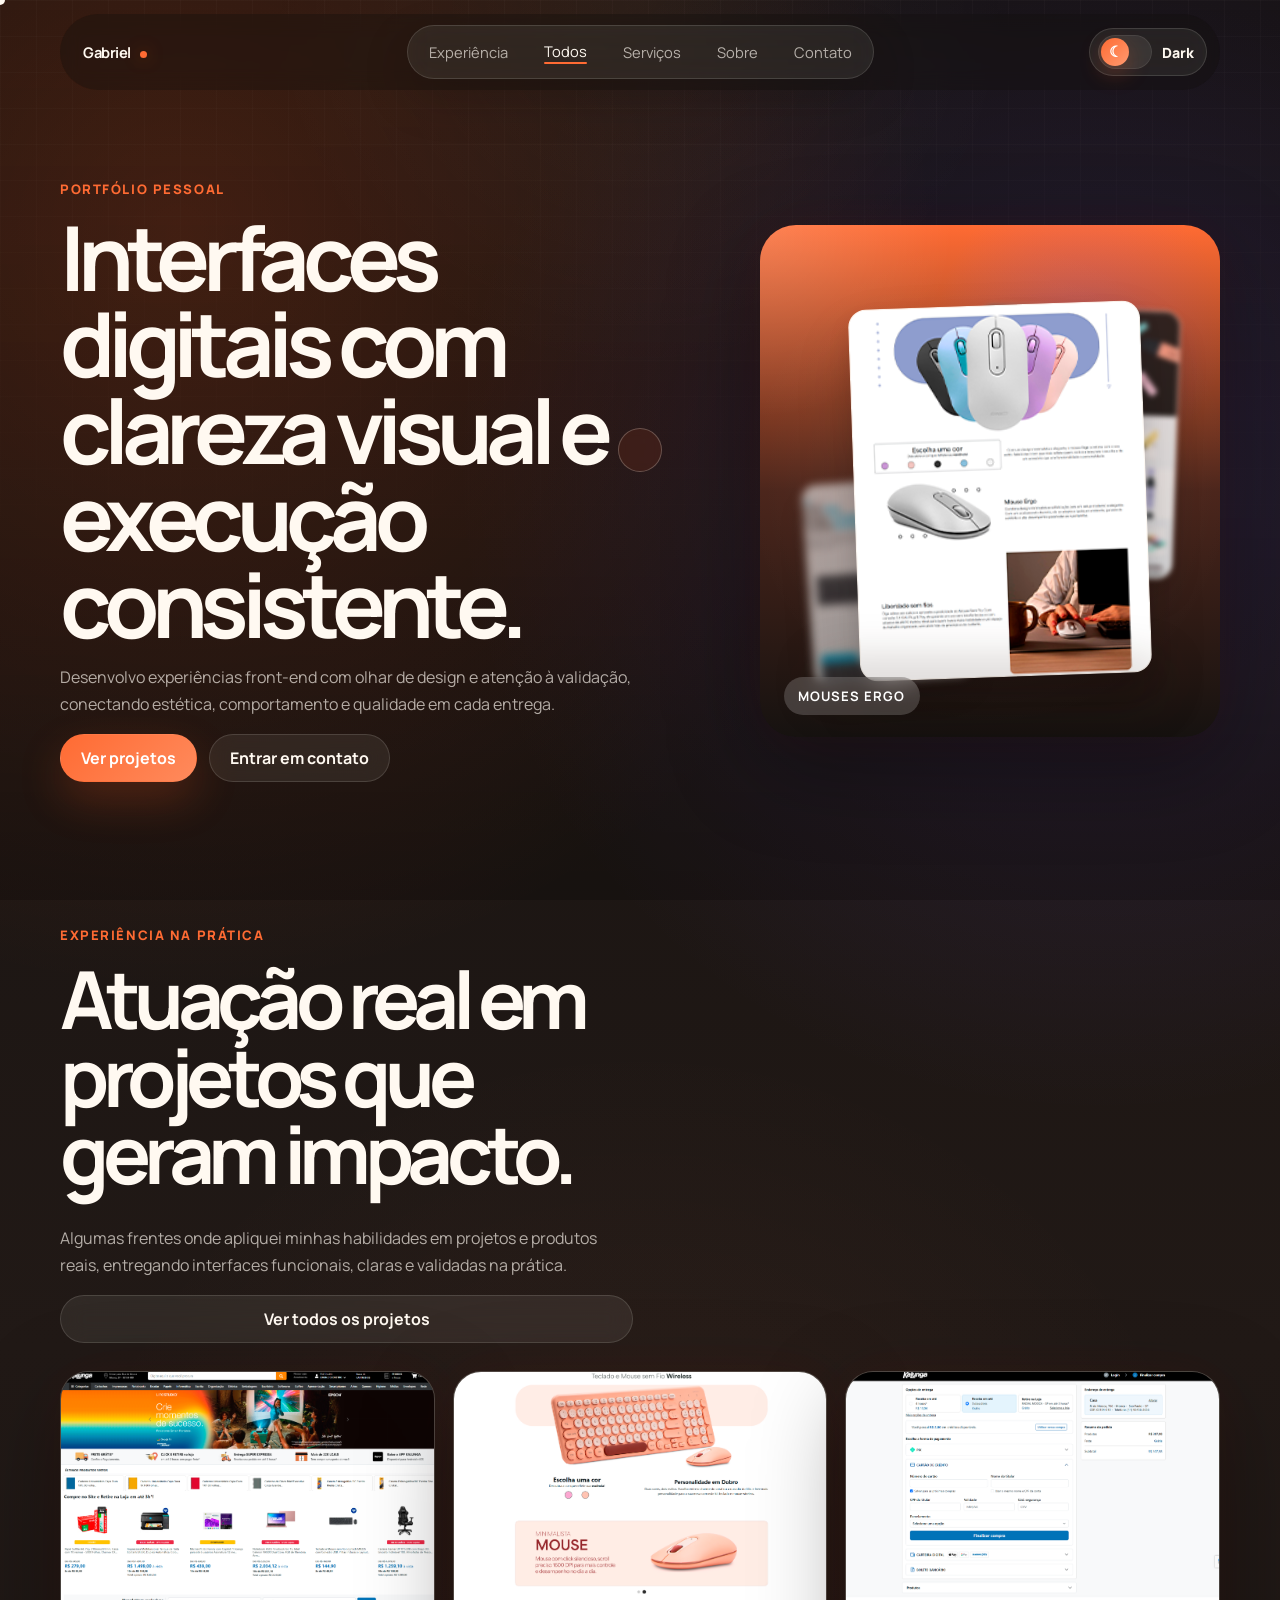
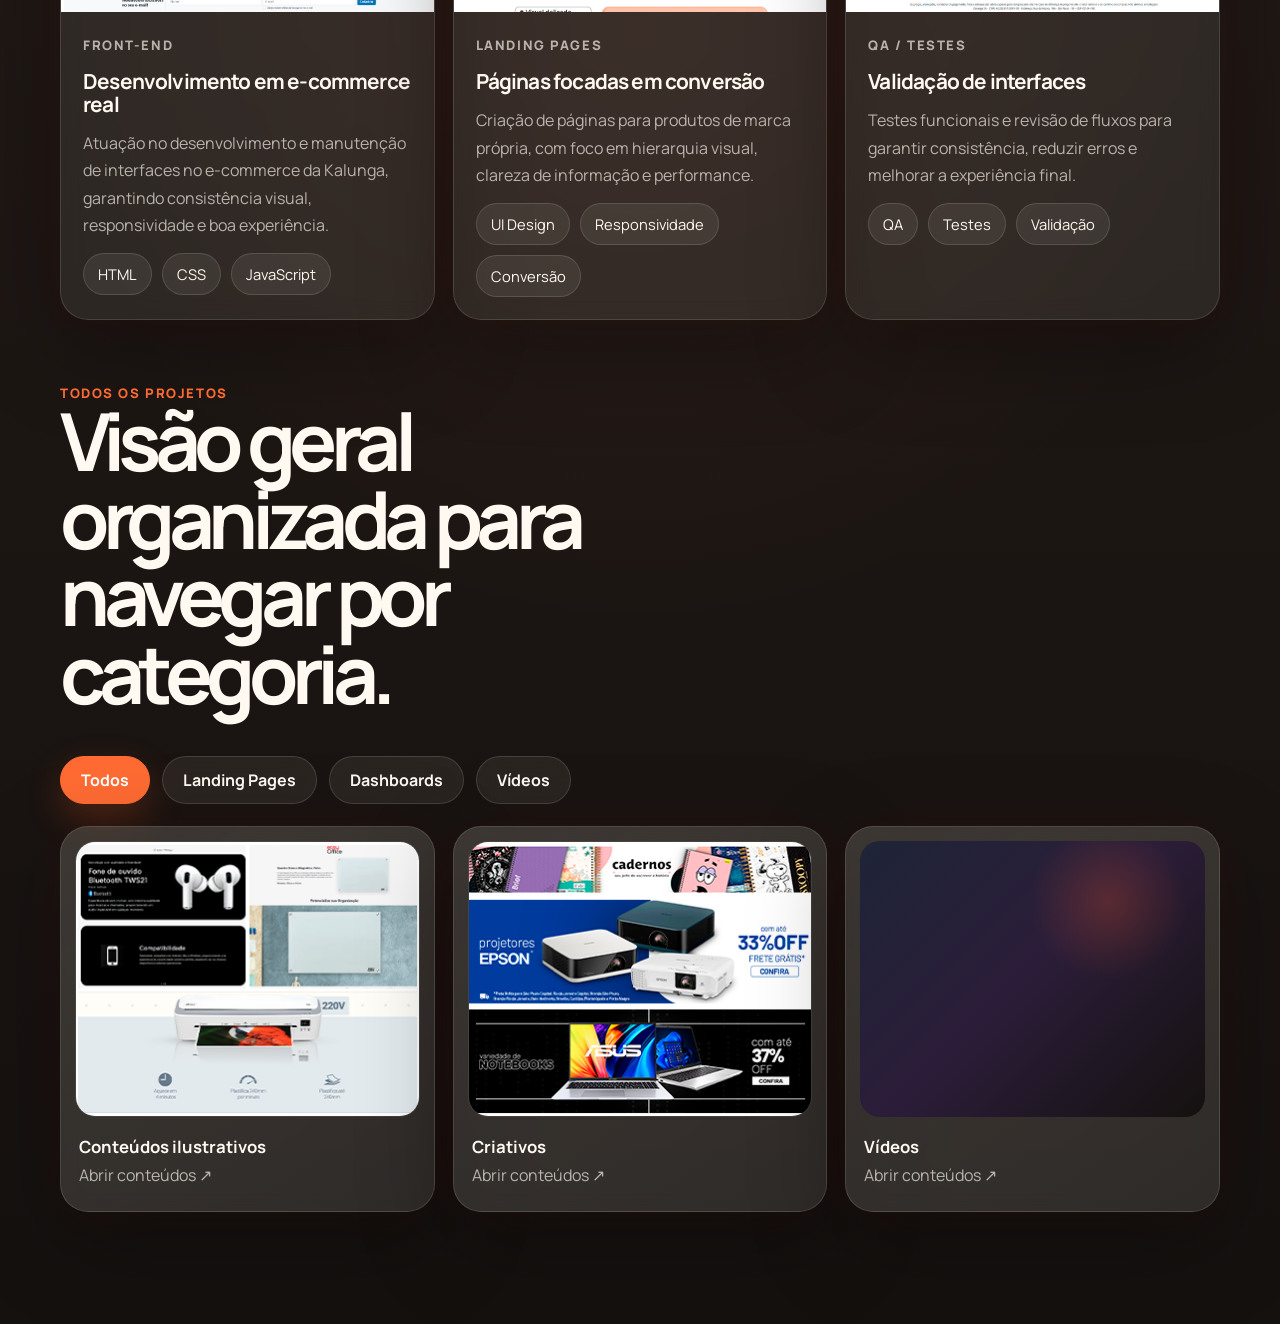
==== commit f92f6684: "Add files via upload" ====
--- a/index.html
+++ b/index.html
@@ -272,7 +272,7 @@
           </div>
         </section>
 
-        <section class="section split-section" id="services">
+        <!-- <section class="section split-section" id="services">
           <div class="split-intro" data-reveal>
             <p class="eyebrow">O que eu faço</p>
             <h2>Design, implementação e validação trabalhando como uma frente só.</h2>
@@ -302,13 +302,13 @@
               </p>
             </article>
           </div>
-        </section>
-
-        <section class="section profile-grid" id="about">
+        </section> -->
+
+        <!-- <section class="section profile-grid" id="about">
           <div class="profile-copy" data-reveal>
             <p class="eyebrow">Sobre</p>
             <h2>Um perfil híbrido para resolver problemas visuais e funcionais.</h2>
-            <!-- <p class="about-copy">
+            <p class="about-copy">
               Meu diferencial está na combinação entre design, código e validação.
               Isso me permite pensar a interface não só pela aparência, mas também
               pela forma como ela é construída, testada e percebida no uso real.
@@ -316,7 +316,7 @@
             <p class="about-copy">
               Busco soluções que reduzam ruído, organizem melhor o conteúdo e
               deixem a experiência mais clara para quem navega.
-            </p> -->
+            </p>
           </div>
           <div class="profile-card" data-reveal>
             <p class="mini-label">Foco de trabalho</p>
@@ -326,9 +326,9 @@
               <li>Validar estados e fluxos para melhorar a experiência final.</li>
             </ul>
           </div>
-        </section>
-
-        <section class="section skills-wrap" id="skills">
+        </section> -->
+
+        <!-- <section class="section skills-wrap" id="skills">
           <div class="section-heading" data-reveal>
             <p class="eyebrow">Skills</p>
             <h2>Ferramentas organizadas por área de atuação.</h2>
@@ -369,9 +369,9 @@
               </div>
             </article>
           </div>
-        </section>
-
-        <section class="section contact-band" id="contact" data-reveal>
+        </section> -->
+
+        <!-- <section class="section contact-band" id="contact" data-reveal>
           <p class="eyebrow">Contato</p>
           <h2>Disponível para criar, refinar e validar interfaces digitais.</h2>
           <p class="section-copy contact-copy">
@@ -384,7 +384,7 @@
             <a href="https://www.linkedin.com/" target="_blank" rel="noreferrer">Behance ↗︎</a>
             <a href="mailto:gabriel@email.com">gabriel@email.com ↗︎</a>
           </div>
-        </section>
+        </section> -->
       </main>
     </div>
 
--- a/styles.css
+++ b/styles.css
@@ -496,7 +496,7 @@
 
 h2 {
   margin-bottom: 1rem;
-  font-size: clamp(2.2rem, 5vw, 4rem);
+  font-size: 5rem;
 }
 
 h3 {
